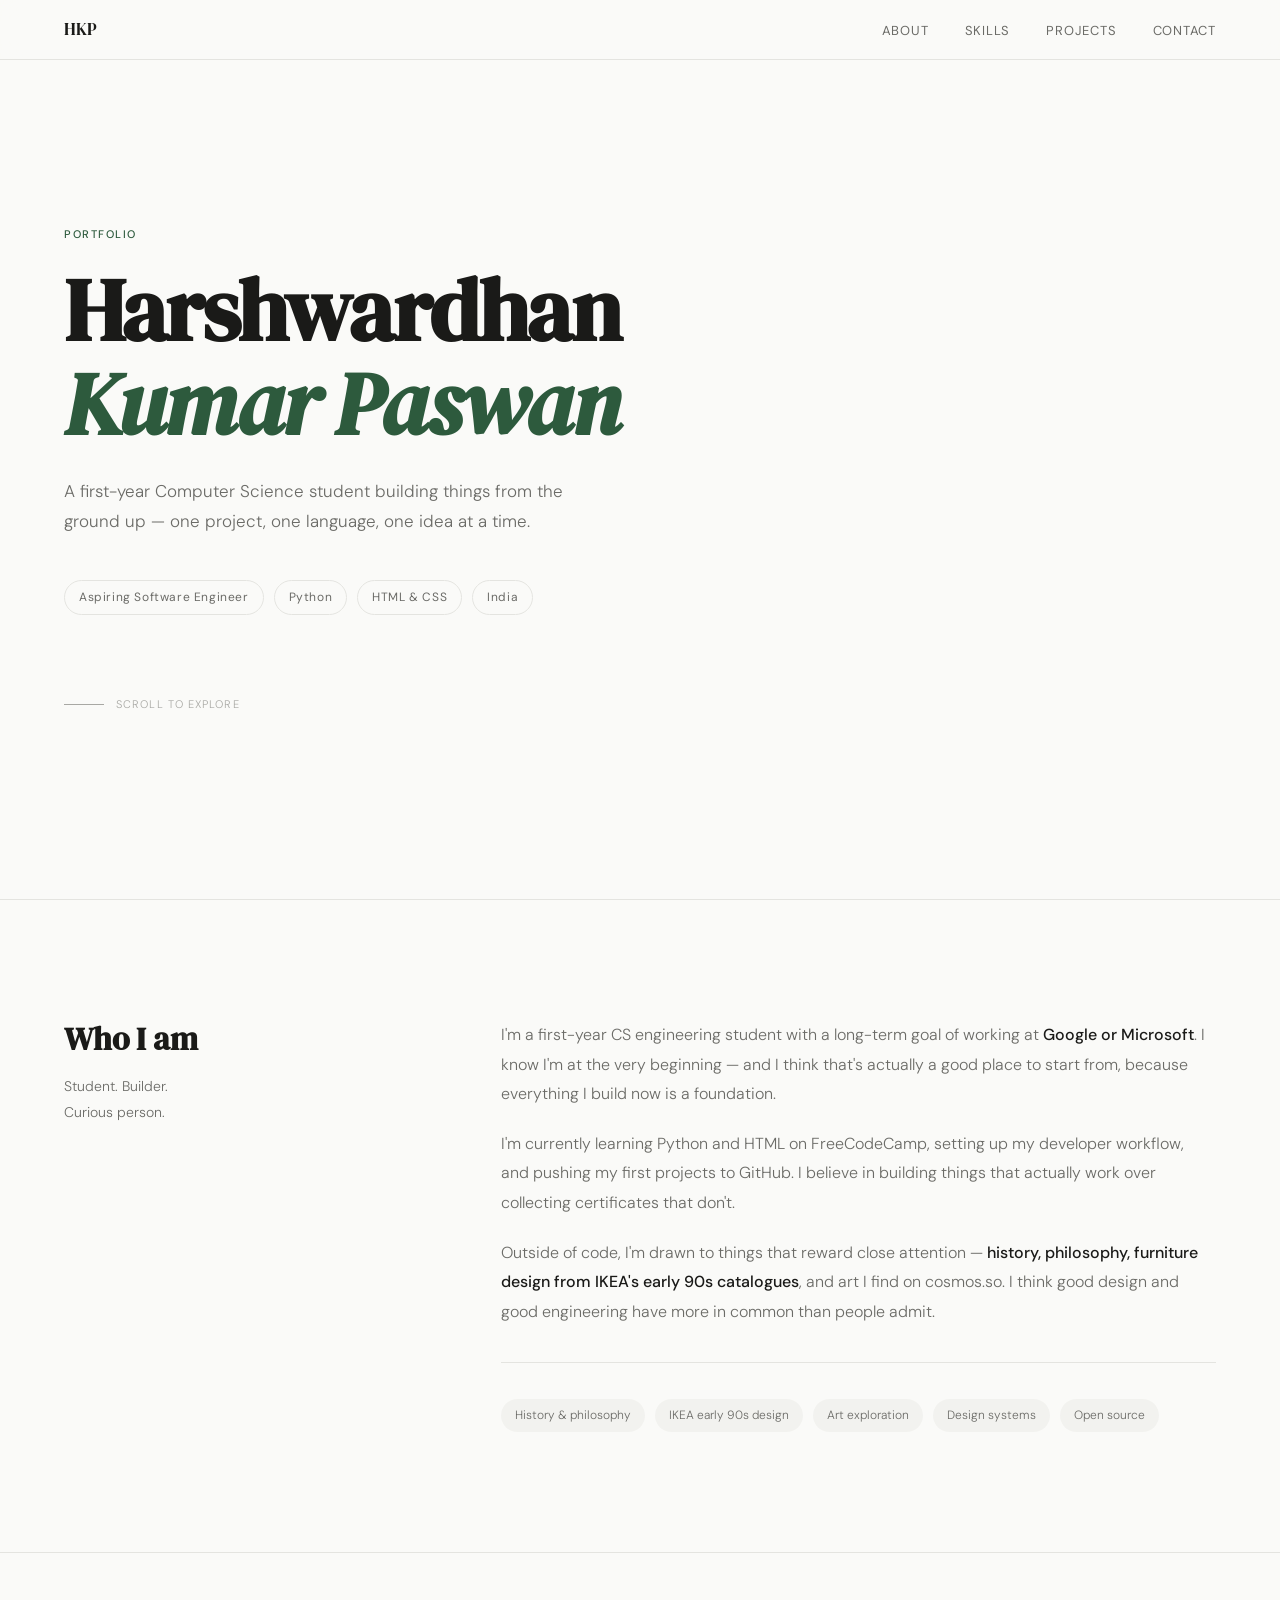
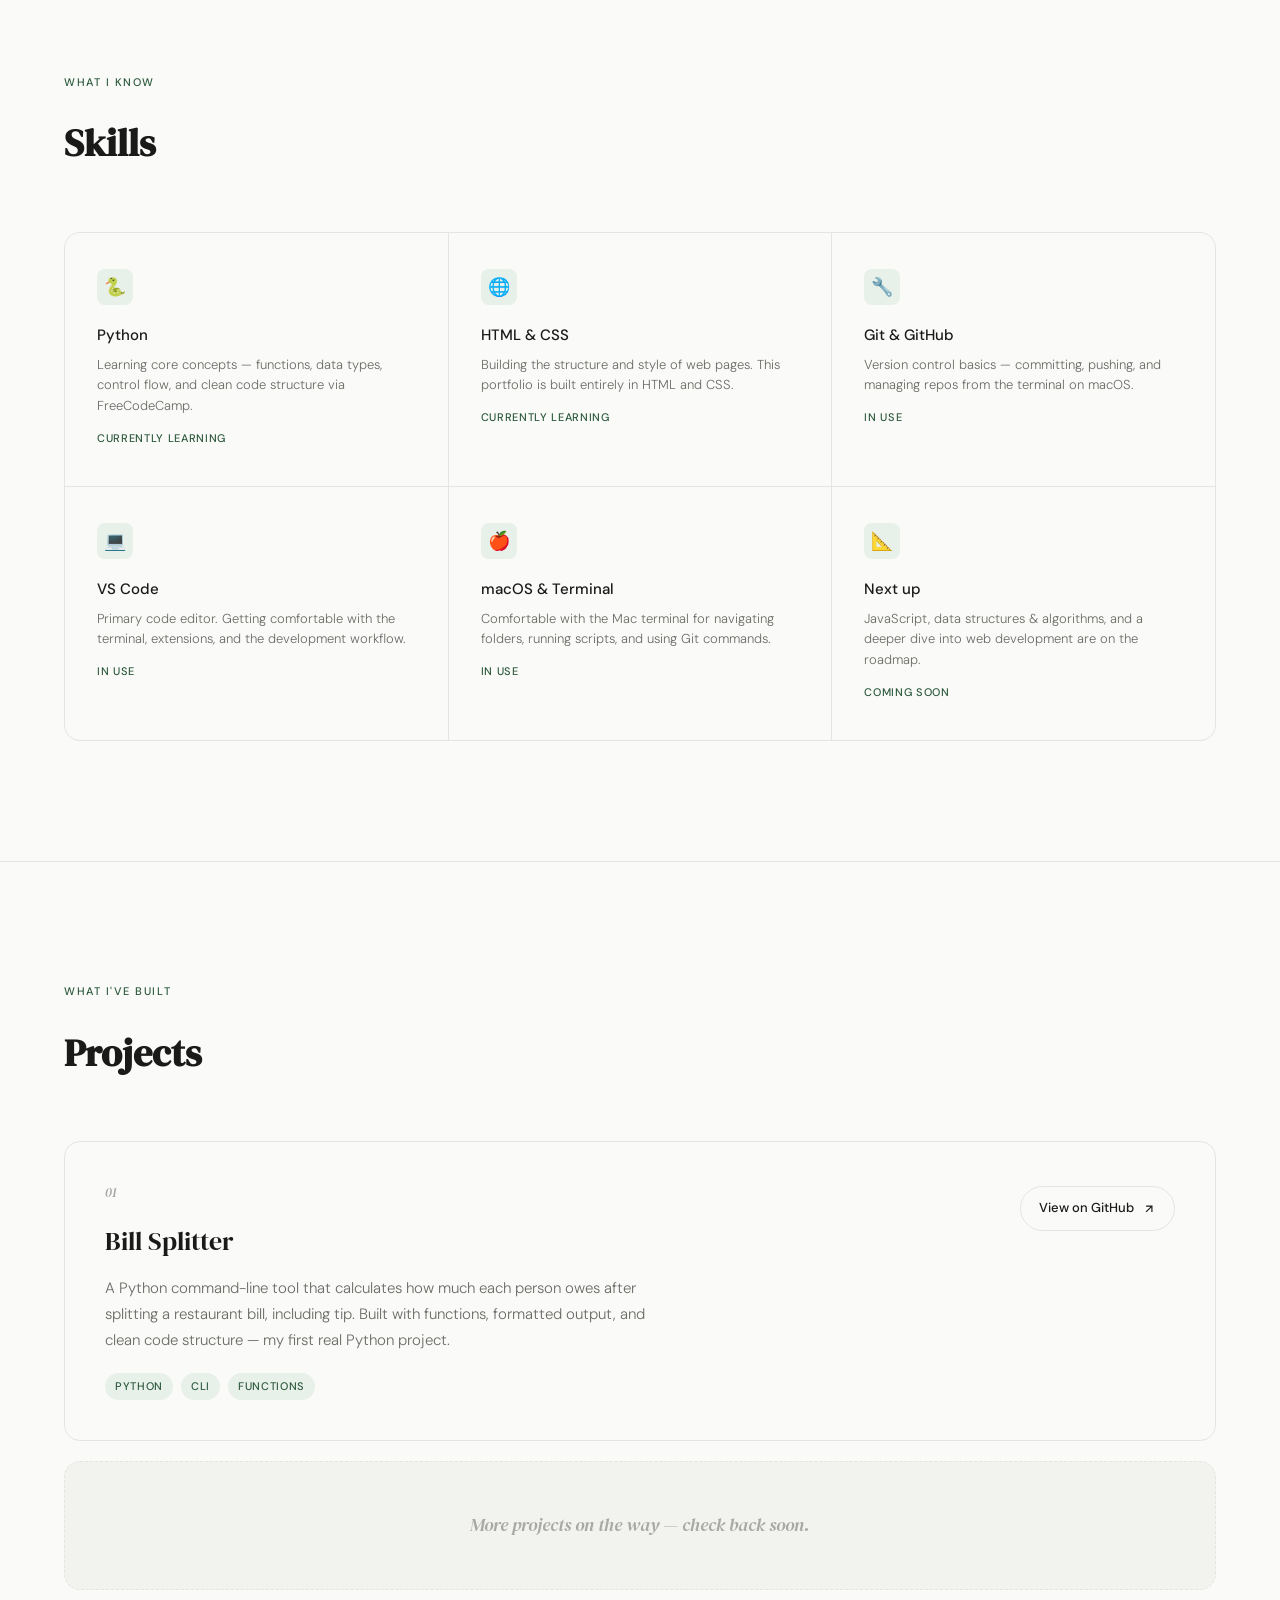
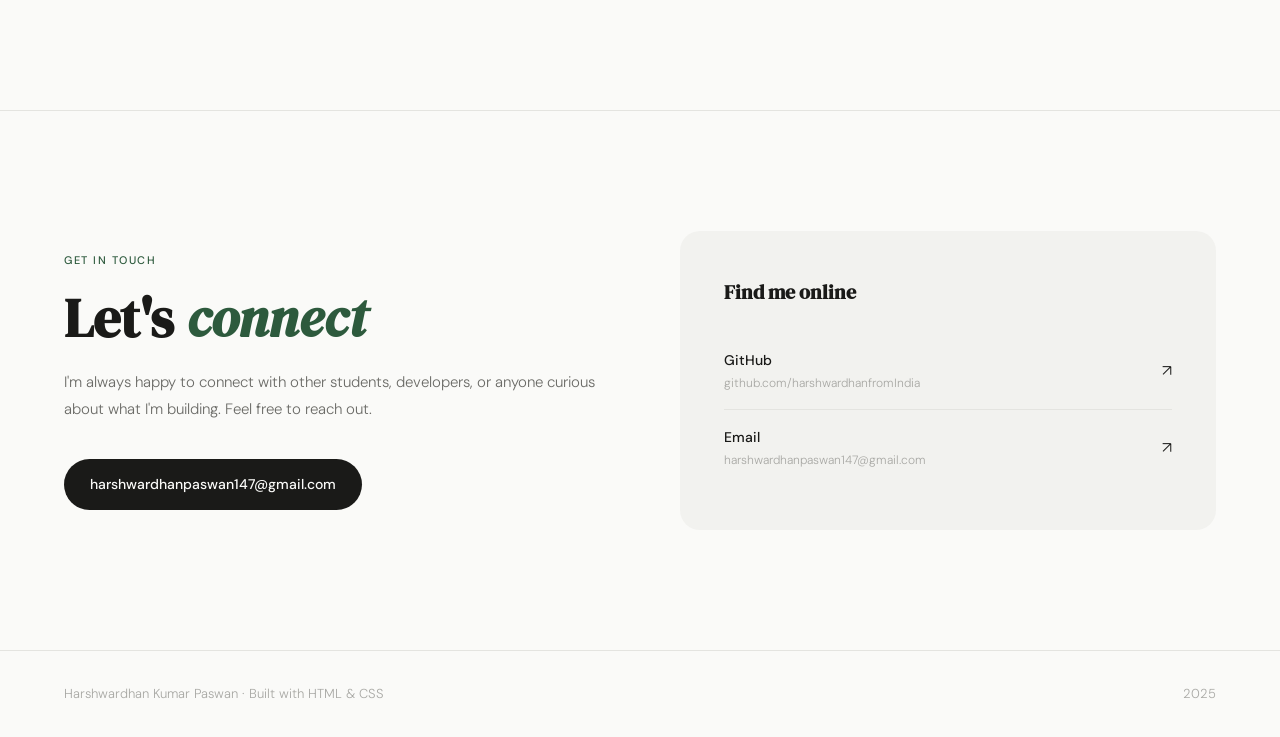
==== index.html @ 15a2d405 "Add files via upload" ====
<!DOCTYPE html>
<html lang="en">
<head>
  <meta charset="UTF-8" />
  <meta name="viewport" content="width=device-width, initial-scale=1.0"/>
  <title>Harshwardhan Kumar Paswan</title>
  <link rel="preconnect" href="https://fonts.googleapis.com">
  <link href="https://fonts.googleapis.com/css2?family=DM+Serif+Display:ital@0;1&family=DM+Sans:wght@300;400;500&display=swap" rel="stylesheet">
  <style>
    *, *::before, *::after { box-sizing: border-box; margin: 0; padding: 0; }

    :root {
      --ink: #1a1a18;
      --ink2: #6b6b67;
      --ink3: #a8a8a4;
      --bg: #fafaf8;
      --bg2: #f2f2ef;
      --accent: #2d5a3d;
      --accent-light: #e8f0ea;
      --border: #e4e4e0;
      --serif: 'DM Serif Display', Georgia, serif;
      --sans: 'DM Sans', sans-serif;
    }

    html { scroll-behavior: smooth; }

    body {
      font-family: var(--sans);
      background: var(--bg);
      color: var(--ink);
      font-size: 16px;
      line-height: 1.7;
      font-weight: 300;
    }

    /* NAV */
    nav {
      position: fixed; top: 0; left: 0; right: 0; z-index: 100;
      background: rgba(250,250,248,0.88);
      backdrop-filter: blur(12px);
      border-bottom: 1px solid var(--border);
      padding: 0 5vw;
      display: flex; align-items: center; justify-content: space-between;
      height: 60px;
    }
    .nav-logo {
      font-family: var(--serif);
      font-size: 17px;
      color: var(--ink);
      text-decoration: none;
      letter-spacing: 0.01em;
    }
    .nav-links { display: flex; gap: 36px; list-style: none; }
    .nav-links a {
      text-decoration: none;
      font-size: 13px;
      font-weight: 400;
      color: var(--ink2);
      letter-spacing: 0.06em;
      text-transform: uppercase;
      transition: color 0.2s;
    }
    .nav-links a:hover { color: var(--accent); }

    /* SECTIONS */
    section { padding: 120px 5vw; }
    section:first-of-type { padding-top: 180px; }

    .section-label {
      font-size: 11px;
      font-weight: 500;
      letter-spacing: 0.14em;
      text-transform: uppercase;
      color: var(--accent);
      margin-bottom: 20px;
    }

    /* HERO */
    #about {
      min-height: 100vh;
      display: flex;
      flex-direction: column;
      justify-content: center;
      padding-top: 120px;
      padding-bottom: 80px;
      border-bottom: 1px solid var(--border);
    }
    .hero-name {
      font-family: var(--serif);
      font-size: clamp(42px, 7vw, 88px);
      line-height: 1.05;
      letter-spacing: -0.02em;
      color: var(--ink);
      margin-bottom: 28px;
      opacity: 0;
      transform: translateY(24px);
      animation: fadeUp 0.9s cubic-bezier(.22,1,.36,1) 0.1s forwards;
    }
    .hero-name em {
      font-style: italic;
      color: var(--accent);
    }
    .hero-sub {
      max-width: 520px;
      font-size: 17px;
      color: var(--ink2);
      line-height: 1.75;
      margin-bottom: 44px;
      opacity: 0;
      transform: translateY(20px);
      animation: fadeUp 0.9s cubic-bezier(.22,1,.36,1) 0.3s forwards;
    }
    .hero-tags {
      display: flex; flex-wrap: wrap; gap: 10px;
      opacity: 0;
      animation: fadeUp 0.9s cubic-bezier(.22,1,.36,1) 0.5s forwards;
    }
    .tag {
      font-size: 12px;
      font-weight: 400;
      letter-spacing: 0.05em;
      padding: 6px 14px;
      border: 1px solid var(--border);
      border-radius: 100px;
      color: var(--ink2);
      background: transparent;
    }
    .hero-scroll {
      margin-top: 80px;
      display: flex; align-items: center; gap: 12px;
      opacity: 0;
      animation: fadeUp 0.9s cubic-bezier(.22,1,.36,1) 0.7s forwards;
    }
    .scroll-line {
      width: 40px; height: 1px;
      background: var(--ink3);
    }
    .scroll-text {
      font-size: 11px;
      letter-spacing: 0.1em;
      text-transform: uppercase;
      color: var(--ink3);
    }

    /* ABOUT TEXT */
    #about-text {
      border-bottom: 1px solid var(--border);
    }
    .about-grid {
      display: grid;
      grid-template-columns: 1fr 2fr;
      gap: 80px;
      align-items: start;
    }
    .about-aside h2 {
      font-family: var(--serif);
      font-size: 32px;
      line-height: 1.2;
      color: var(--ink);
      margin-bottom: 16px;
    }
    .about-aside p {
      font-size: 14px;
      color: var(--ink2);
      line-height: 1.8;
    }
    .about-body p {
      font-size: 16px;
      color: var(--ink2);
      margin-bottom: 20px;
      line-height: 1.85;
    }
    .about-body p:last-child { margin-bottom: 0; }
    .about-body strong { color: var(--ink); font-weight: 500; }
    .about-interests {
      margin-top: 36px;
      padding-top: 36px;
      border-top: 1px solid var(--border);
      display: flex; flex-wrap: wrap; gap: 10px;
    }
    .interest-pill {
      font-size: 12px;
      color: var(--ink2);
      background: var(--bg2);
      padding: 6px 14px;
      border-radius: 100px;
    }

    /* SKILLS */
    #skills { border-bottom: 1px solid var(--border); }
    .skills-header {
      display: flex; align-items: baseline;
      justify-content: space-between;
      margin-bottom: 56px;
    }
    .skills-header h2 {
      font-family: var(--serif);
      font-size: 38px;
      color: var(--ink);
    }
    .skills-grid {
      display: grid;
      grid-template-columns: repeat(3, 1fr);
      gap: 1px;
      background: var(--border);
      border: 1px solid var(--border);
      border-radius: 16px;
      overflow: hidden;
    }
    .skill-card {
      background: var(--bg);
      padding: 36px 32px;
      transition: background 0.2s;
    }
    .skill-card:hover { background: var(--accent-light); }
    .skill-icon {
      width: 36px; height: 36px;
      border-radius: 8px;
      background: var(--accent-light);
      display: flex; align-items: center; justify-content: center;
      margin-bottom: 18px;
      font-size: 18px;
    }
    .skill-name {
      font-size: 15px;
      font-weight: 500;
      color: var(--ink);
      margin-bottom: 6px;
    }
    .skill-desc {
      font-size: 13px;
      color: var(--ink2);
      line-height: 1.6;
    }
    .skill-status {
      display: inline-block;
      margin-top: 12px;
      font-size: 11px;
      letter-spacing: 0.06em;
      text-transform: uppercase;
      color: var(--accent);
      font-weight: 500;
    }

    /* PROJECTS */
    #projects { border-bottom: 1px solid var(--border); }
    .projects-header {
      margin-bottom: 56px;
    }
    .projects-header h2 {
      font-family: var(--serif);
      font-size: 38px;
      color: var(--ink);
    }
    .project-card {
      border: 1px solid var(--border);
      border-radius: 16px;
      overflow: hidden;
      margin-bottom: 20px;
      transition: border-color 0.2s, transform 0.2s;
    }
    .project-card:hover {
      border-color: var(--accent);
      transform: translateY(-2px);
    }
    .project-inner {
      display: grid;
      grid-template-columns: 1fr auto;
      align-items: start;
      gap: 40px;
      padding: 40px;
    }
    .project-num {
      font-family: var(--serif);
      font-size: 13px;
      color: var(--ink3);
      font-style: italic;
      margin-bottom: 14px;
    }
    .project-title {
      font-family: var(--serif);
      font-size: 26px;
      color: var(--ink);
      margin-bottom: 12px;
    }
    .project-desc {
      font-size: 15px;
      color: var(--ink2);
      line-height: 1.75;
      max-width: 540px;
      margin-bottom: 20px;
    }
    .project-tags { display: flex; gap: 8px; flex-wrap: wrap; }
    .project-tag {
      font-size: 11px;
      letter-spacing: 0.06em;
      text-transform: uppercase;
      color: var(--accent);
      background: var(--accent-light);
      padding: 4px 10px;
      border-radius: 100px;
      font-weight: 500;
    }
    .project-link {
      display: inline-flex;
      align-items: center;
      gap: 8px;
      font-size: 13px;
      font-weight: 500;
      color: var(--ink);
      text-decoration: none;
      border: 1px solid var(--border);
      padding: 10px 18px;
      border-radius: 100px;
      white-space: nowrap;
      transition: all 0.2s;
      margin-top: 4px;
    }
    .project-link:hover {
      background: var(--ink);
      color: var(--bg);
      border-color: var(--ink);
    }
    .project-link svg { width: 14px; height: 14px; }
    .more-coming {
      text-align: center;
      padding: 48px;
      background: var(--bg2);
      border-radius: 16px;
      border: 1px dashed var(--border);
    }
    .more-coming p {
      font-family: var(--serif);
      font-style: italic;
      font-size: 18px;
      color: var(--ink3);
    }

    /* CONTACT */
    #contact { }
    .contact-inner {
      display: grid;
      grid-template-columns: 1fr 1fr;
      gap: 80px;
      align-items: center;
    }
    .contact-left h2 {
      font-family: var(--serif);
      font-size: clamp(32px, 5vw, 54px);
      line-height: 1.1;
      color: var(--ink);
      margin-bottom: 20px;
    }
    .contact-left h2 em { font-style: italic; color: var(--accent); }
    .contact-left p {
      font-size: 15px;
      color: var(--ink2);
      line-height: 1.8;
      margin-bottom: 36px;
    }
    .contact-email {
      display: inline-flex;
      align-items: center;
      gap: 10px;
      font-size: 14px;
      font-weight: 500;
      color: var(--bg);
      background: var(--ink);
      text-decoration: none;
      padding: 14px 26px;
      border-radius: 100px;
      transition: background 0.2s;
    }
    .contact-email:hover { background: var(--accent); }
    .contact-right {
      background: var(--bg2);
      border-radius: 20px;
      padding: 44px;
    }
    .contact-right h3 {
      font-family: var(--serif);
      font-size: 20px;
      color: var(--ink);
      margin-bottom: 24px;
    }
    .contact-link {
      display: flex;
      align-items: center;
      justify-content: space-between;
      padding: 16px 0;
      border-bottom: 1px solid var(--border);
      text-decoration: none;
      color: var(--ink);
      transition: color 0.2s;
    }
    .contact-link:last-child { border-bottom: none; }
    .contact-link:hover { color: var(--accent); }
    .contact-link-label { font-size: 14px; font-weight: 500; }
    .contact-link-url { font-size: 12px; color: var(--ink3); }
    .arrow { font-size: 16px; transition: transform 0.2s; }
    .contact-link:hover .arrow { transform: translate(3px, -3px); }

    /* FOOTER */
    footer {
      border-top: 1px solid var(--border);
      padding: 32px 5vw;
      display: flex;
      justify-content: space-between;
      align-items: center;
    }
    footer p { font-size: 13px; color: var(--ink3); }

    /* ANIMATIONS */
    @keyframes fadeUp {
      to { opacity: 1; transform: translateY(0); }
    }
    .reveal {
      opacity: 0;
      transform: translateY(20px);
      transition: opacity 0.7s cubic-bezier(.22,1,.36,1), transform 0.7s cubic-bezier(.22,1,.36,1);
    }
    .reveal.visible { opacity: 1; transform: translateY(0); }

    /* RESPONSIVE */
    @media (max-width: 768px) {
      .about-grid { grid-template-columns: 1fr; gap: 40px; }
      .skills-grid { grid-template-columns: 1fr; }
      .project-inner { grid-template-columns: 1fr; gap: 20px; }
      .contact-inner { grid-template-columns: 1fr; gap: 40px; }
      .nav-links { display: none; }
    }
  </style>
</head>
<body>

  <nav>
    <a href="#about" class="nav-logo">HKP</a>
    <ul class="nav-links">
      <li><a href="#about-text">About</a></li>
      <li><a href="#skills">Skills</a></li>
      <li><a href="#projects">Projects</a></li>
      <li><a href="#contact">Contact</a></li>
    </ul>
  </nav>

  <!-- HERO -->
  <section id="about">
    <div class="section-label">Portfolio</div>
    <h1 class="hero-name">Harshwardhan<br><em>Kumar Paswan</em></h1>
    <p class="hero-sub">A first-year Computer Science student building things from the ground up — one project, one language, one idea at a time.</p>
    <div class="hero-tags">
      <span class="tag">Aspiring Software Engineer</span>
      <span class="tag">Python</span>
      <span class="tag">HTML & CSS</span>
      <span class="tag">India</span>
    </div>
    <div class="hero-scroll">
      <div class="scroll-line"></div>
      <span class="scroll-text">Scroll to explore</span>
    </div>
  </section>

  <!-- ABOUT -->
  <section id="about-text">
    <div class="about-grid">
      <div class="about-aside reveal">
        <h2>Who I am</h2>
        <p>Student. Builder.<br>Curious person.</p>
      </div>
      <div class="about-body reveal">
        <p>I'm a first-year CS engineering student with a long-term goal of working at <strong>Google or Microsoft</strong>. I know I'm at the very beginning — and I think that's actually a good place to start from, because everything I build now is a foundation.</p>
        <p>I'm currently learning Python and HTML on FreeCodeCamp, setting up my developer workflow, and pushing my first projects to GitHub. I believe in building things that actually work over collecting certificates that don't.</p>
        <p>Outside of code, I'm drawn to things that reward close attention — <strong>history, philosophy, furniture design from IKEA's early 90s catalogues</strong>, and art I find on cosmos.so. I think good design and good engineering have more in common than people admit.</p>
        <div class="about-interests">
          <span class="interest-pill">History & philosophy</span>
          <span class="interest-pill">IKEA early 90s design</span>
          <span class="interest-pill">Art exploration</span>
          <span class="interest-pill">Design systems</span>
          <span class="interest-pill">Open source</span>
        </div>
      </div>
    </div>
  </section>

  <!-- SKILLS -->
  <section id="skills">
    <div class="skills-header reveal">
      <div>
        <div class="section-label">What I know</div>
        <h2>Skills</h2>
      </div>
    </div>
    <div class="skills-grid">
      <div class="skill-card reveal">
        <div class="skill-icon">🐍</div>
        <div class="skill-name">Python</div>
        <div class="skill-desc">Learning core concepts — functions, data types, control flow, and clean code structure via FreeCodeCamp.</div>
        <span class="skill-status">Currently learning</span>
      </div>
      <div class="skill-card reveal">
        <div class="skill-icon">🌐</div>
        <div class="skill-name">HTML & CSS</div>
        <div class="skill-desc">Building the structure and style of web pages. This portfolio is built entirely in HTML and CSS.</div>
        <span class="skill-status">Currently learning</span>
      </div>
      <div class="skill-card reveal">
        <div class="skill-icon">🔧</div>
        <div class="skill-name">Git & GitHub</div>
        <div class="skill-desc">Version control basics — committing, pushing, and managing repos from the terminal on macOS.</div>
        <span class="skill-status">In use</span>
      </div>
      <div class="skill-card reveal">
        <div class="skill-icon">💻</div>
        <div class="skill-name">VS Code</div>
        <div class="skill-desc">Primary code editor. Getting comfortable with the terminal, extensions, and the development workflow.</div>
        <span class="skill-status">In use</span>
      </div>
      <div class="skill-card reveal">
        <div class="skill-icon">🍎</div>
        <div class="skill-name">macOS & Terminal</div>
        <div class="skill-desc">Comfortable with the Mac terminal for navigating folders, running scripts, and using Git commands.</div>
        <span class="skill-status">In use</span>
      </div>
      <div class="skill-card reveal">
        <div class="skill-icon">📐</div>
        <div class="skill-name">Next up</div>
        <div class="skill-desc">JavaScript, data structures & algorithms, and a deeper dive into web development are on the roadmap.</div>
        <span class="skill-status">Coming soon</span>
      </div>
    </div>
  </section>

  <!-- PROJECTS -->
  <section id="projects">
    <div class="projects-header reveal">
      <div class="section-label">What I've built</div>
      <h2>Projects</h2>
    </div>

    <div class="project-card reveal">
      <div class="project-inner">
        <div>
          <div class="project-num">01</div>
          <div class="project-title">Bill Splitter</div>
          <div class="project-desc">A Python command-line tool that calculates how much each person owes after splitting a restaurant bill, including tip. Built with functions, formatted output, and clean code structure — my first real Python project.</div>
          <div class="project-tags">
            <span class="project-tag">Python</span>
            <span class="project-tag">CLI</span>
            <span class="project-tag">Functions</span>
          </div>
        </div>
        <div>
          <a href="https://github.com/harshwardhanfromIndia/bill-splitter" target="_blank" class="project-link">
            View on GitHub
            <svg viewBox="0 0 24 24" fill="none" stroke="currentColor" stroke-width="2"><path d="M7 17L17 7M7 7h10v10"/></svg>
          </a>
        </div>
      </div>
    </div>

    <div class="more-coming reveal">
      <p>More projects on the way — check back soon.</p>
    </div>
  </section>

  <!-- CONTACT -->
  <section id="contact">
    <div class="contact-inner">
      <div class="contact-left reveal">
        <div class="section-label">Get in touch</div>
        <h2>Let's <em>connect</em></h2>
        <p>I'm always happy to connect with other students, developers, or anyone curious about what I'm building. Feel free to reach out.</p>
        <a href="mailto:harshwardhanpaswan147@gmail.com" class="contact-email">
          harshwardhanpaswan147@gmail.com
        </a>
      </div>
      <div class="contact-right reveal">
        <h3>Find me online</h3>
        <a href="https://github.com/harshwardhanfromIndia" target="_blank" class="contact-link">
          <div>
            <div class="contact-link-label">GitHub</div>
            <div class="contact-link-url">github.com/harshwardhanfromIndia</div>
          </div>
          <span class="arrow">↗</span>
        </a>
        <a href="mailto:harshwardhanpaswan147@gmail.com" class="contact-link">
          <div>
            <div class="contact-link-label">Email</div>
            <div class="contact-link-url">harshwardhanpaswan147@gmail.com</div>
          </div>
          <span class="arrow">↗</span>
        </a>
      </div>
    </div>
  </section>

  <footer>
    <p>Harshwardhan Kumar Paswan · Built with HTML & CSS</p>
    <p>2025</p>
  </footer>

  <script>
    const reveals = document.querySelectorAll('.reveal');
    const observer = new IntersectionObserver((entries) => {
      entries.forEach((entry, i) => {
        if (entry.isIntersecting) {
          setTimeout(() => entry.target.classList.add('visible'), i * 80);
          observer.unobserve(entry.target);
        }
      });
    }, { threshold: 0.1 });
    reveals.forEach(el => observer.observe(el));
  </script>

</body>
</html>
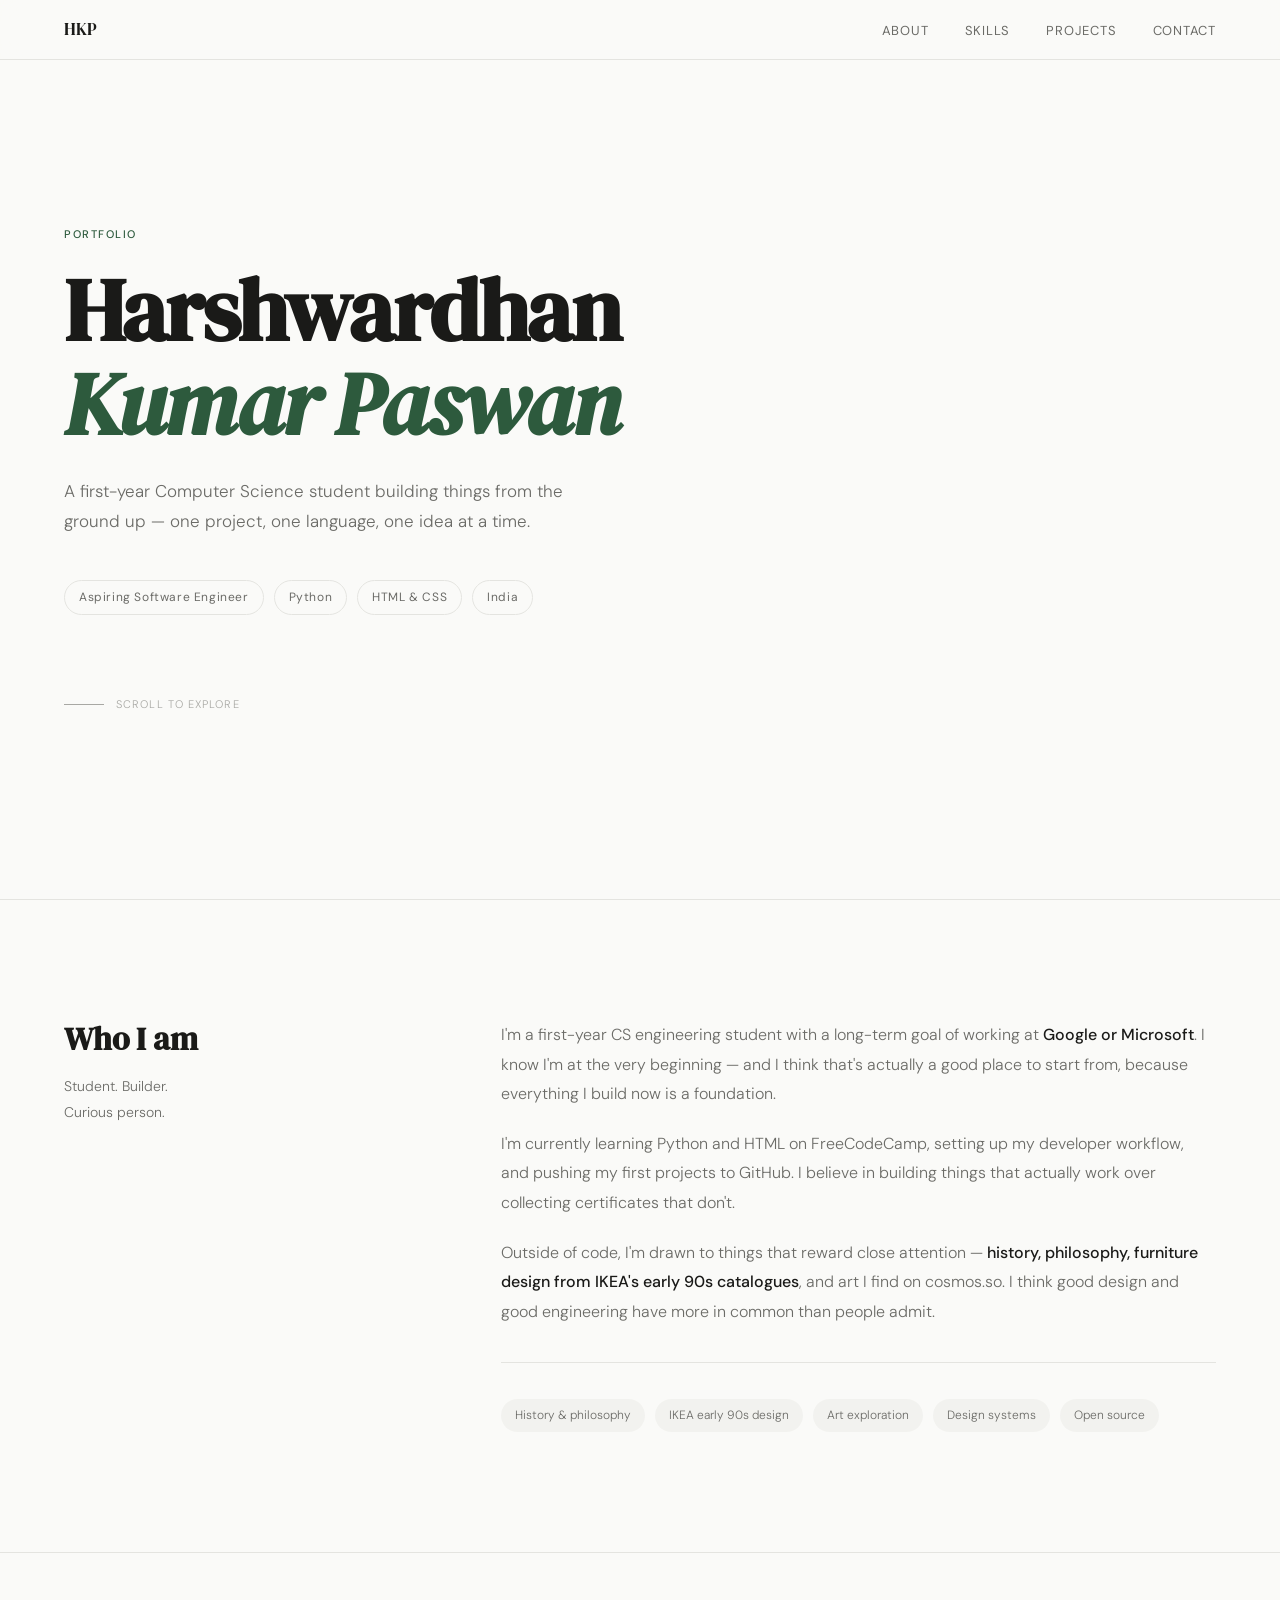
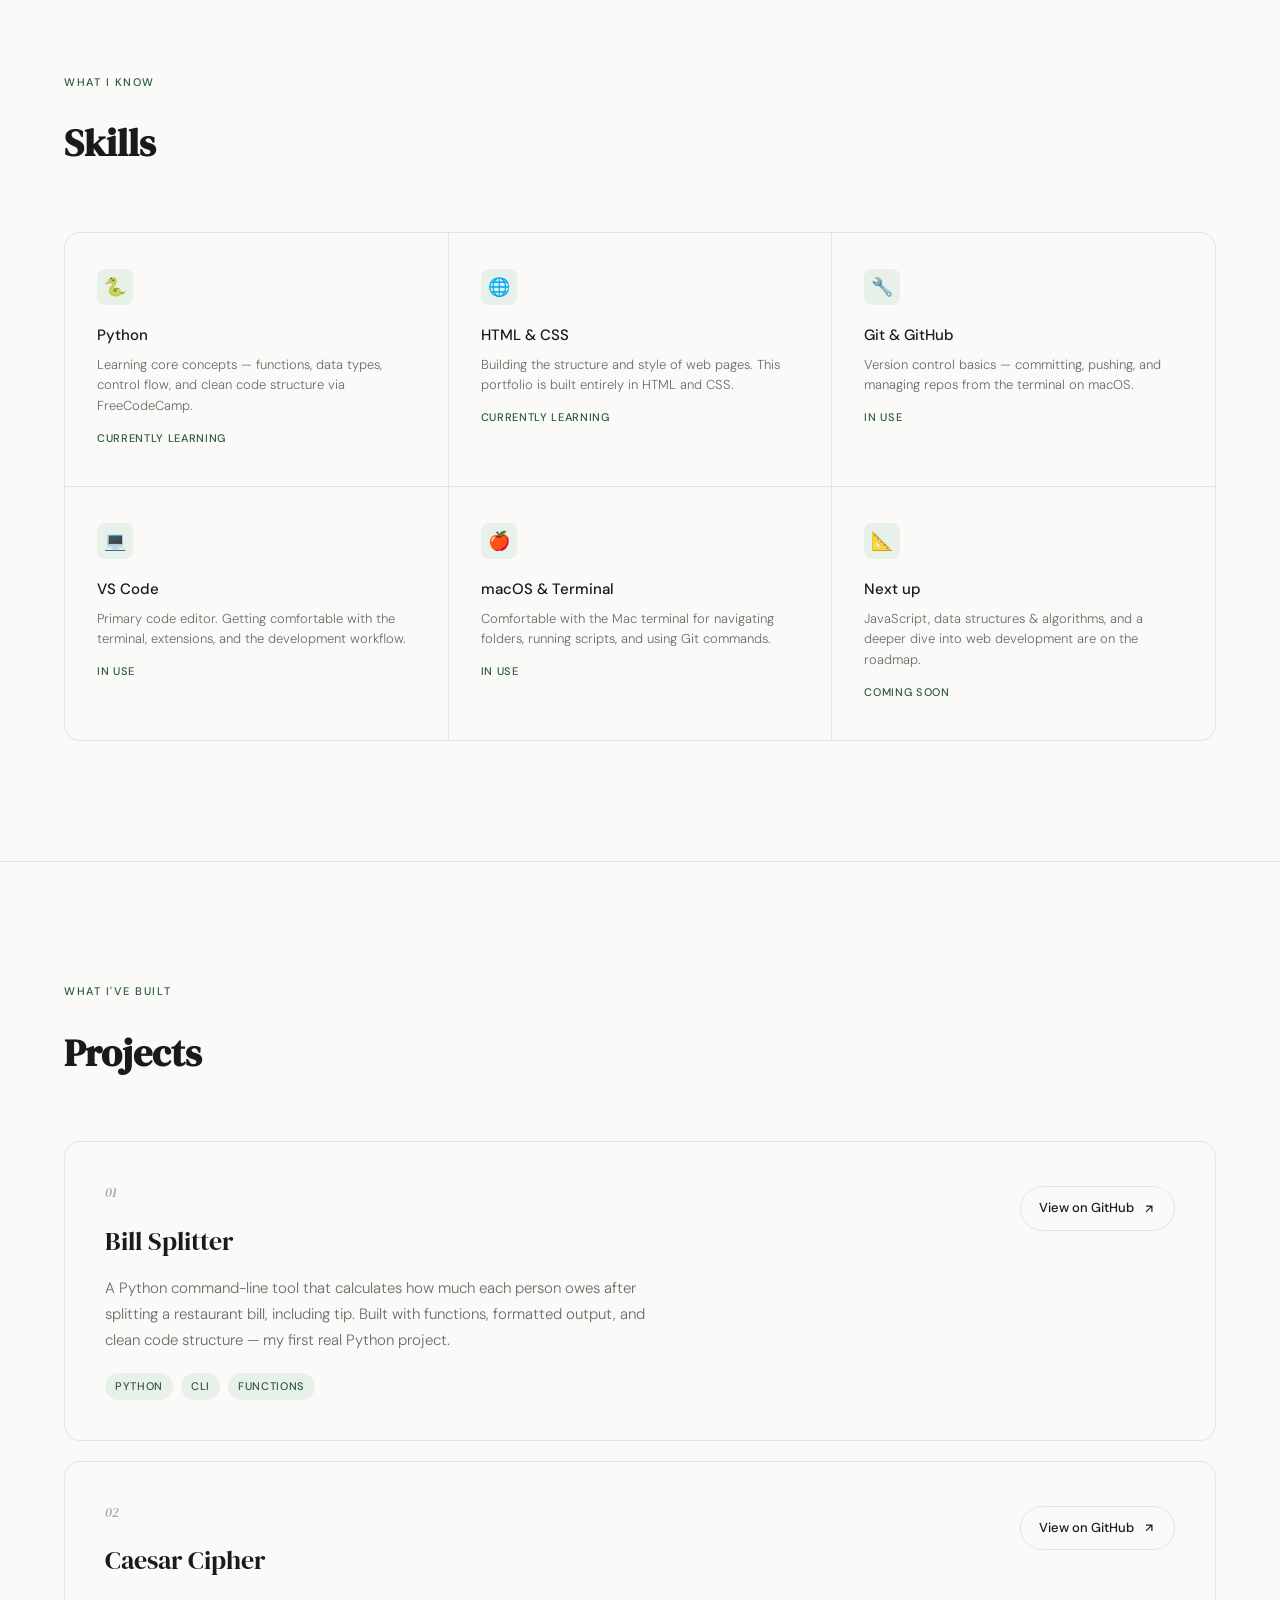
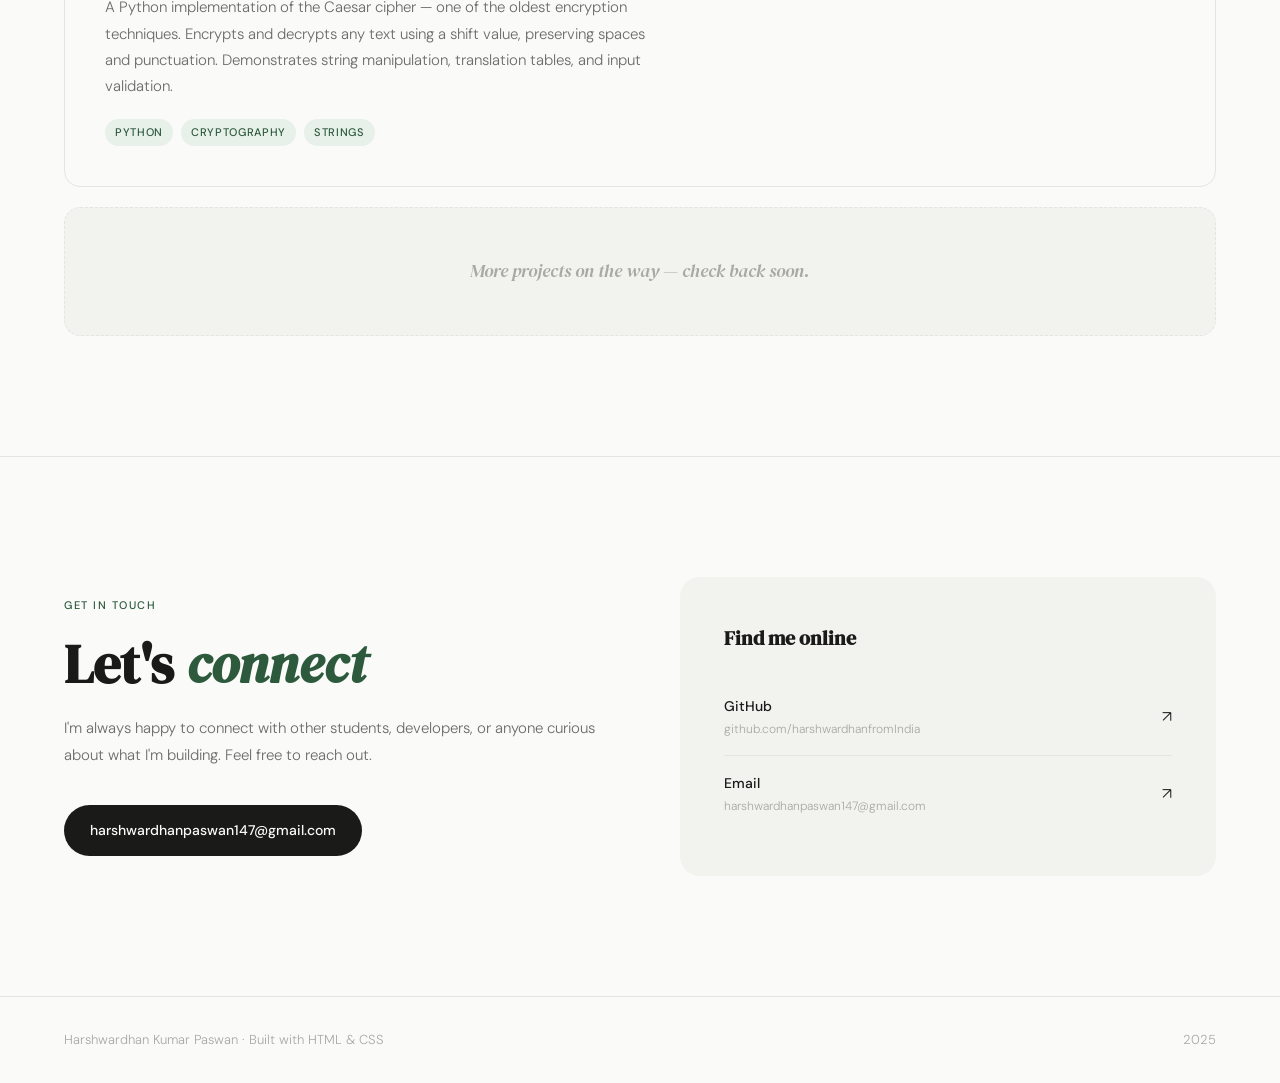
==== commit a9aff0b7: "Add Caesar Cipher project card to index.html Added a project card for the Caesar Cipher implementati" ====
--- a/index.html
+++ b/index.html
@@ -558,6 +558,37 @@
       </div>
     </div>
 
+    <div class="project-card reveal">
+  <div class="project-inner">
+    <div>
+      <div class="project-num">02</div>
+      <div class="project-title">Caesar Cipher</div>
+      <div class="project-desc">
+        A Python implementation of the Caesar cipher — one of the
+        oldest encryption techniques. Encrypts and decrypts any text
+        using a shift value, preserving spaces and punctuation.
+        Demonstrates string manipulation, translation tables, and
+        input validation.
+      </div>
+      <div class="project-tags">
+        <span class="project-tag">Python</span>
+        <span class="project-tag">Cryptography</span>
+        <span class="project-tag">Strings</span>
+      </div>
+    </div>
+    <div>
+      <a href="https://github.com/harshwardhanfromIndia/caesar-cipher"
+         target="_blank" class="project-link">
+        View on GitHub
+        <svg viewBox="0 0 24 24" fill="none" stroke="currentColor"
+             stroke-width="2">
+          <path d="M7 17L17 7M7 7h10v10"/>
+        </svg>
+      </a>
+    </div>
+  </div>
+</div>
+
     <div class="more-coming reveal">
       <p>More projects on the way — check back soon.</p>
     </div>
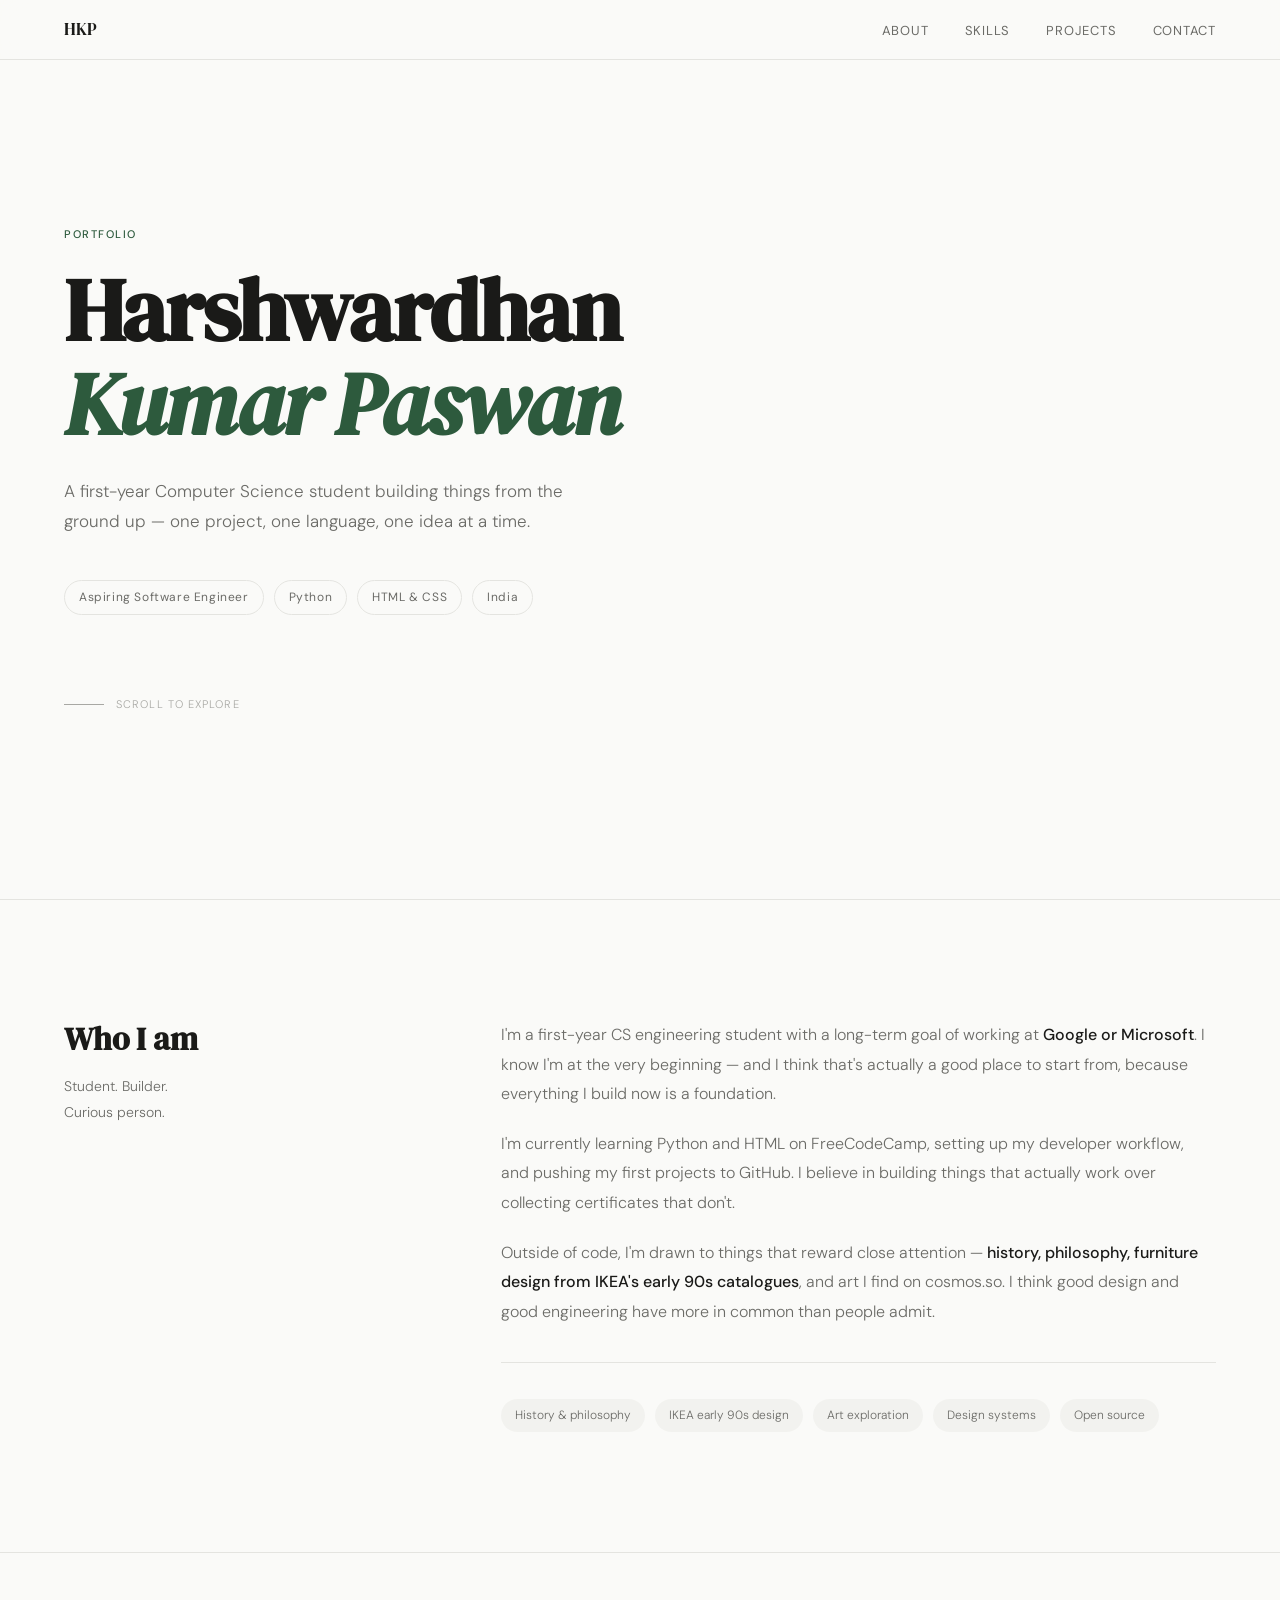
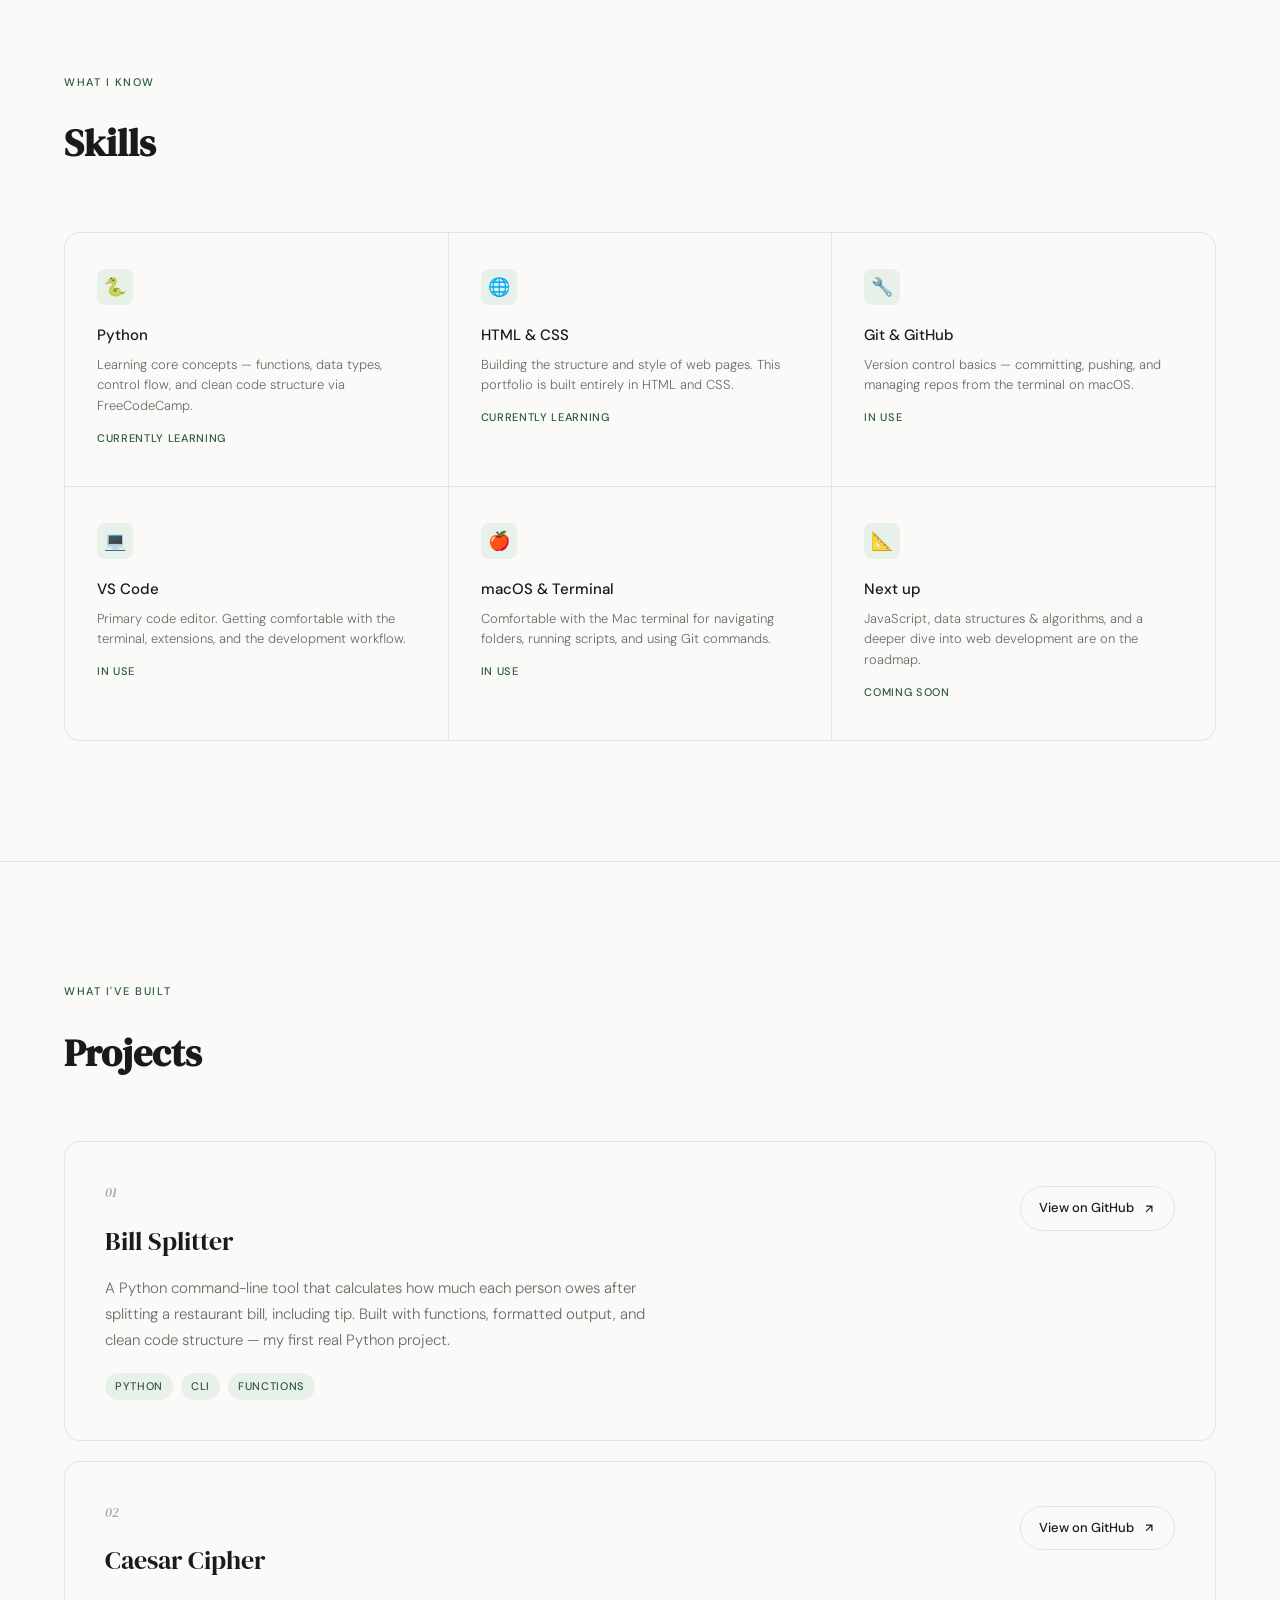
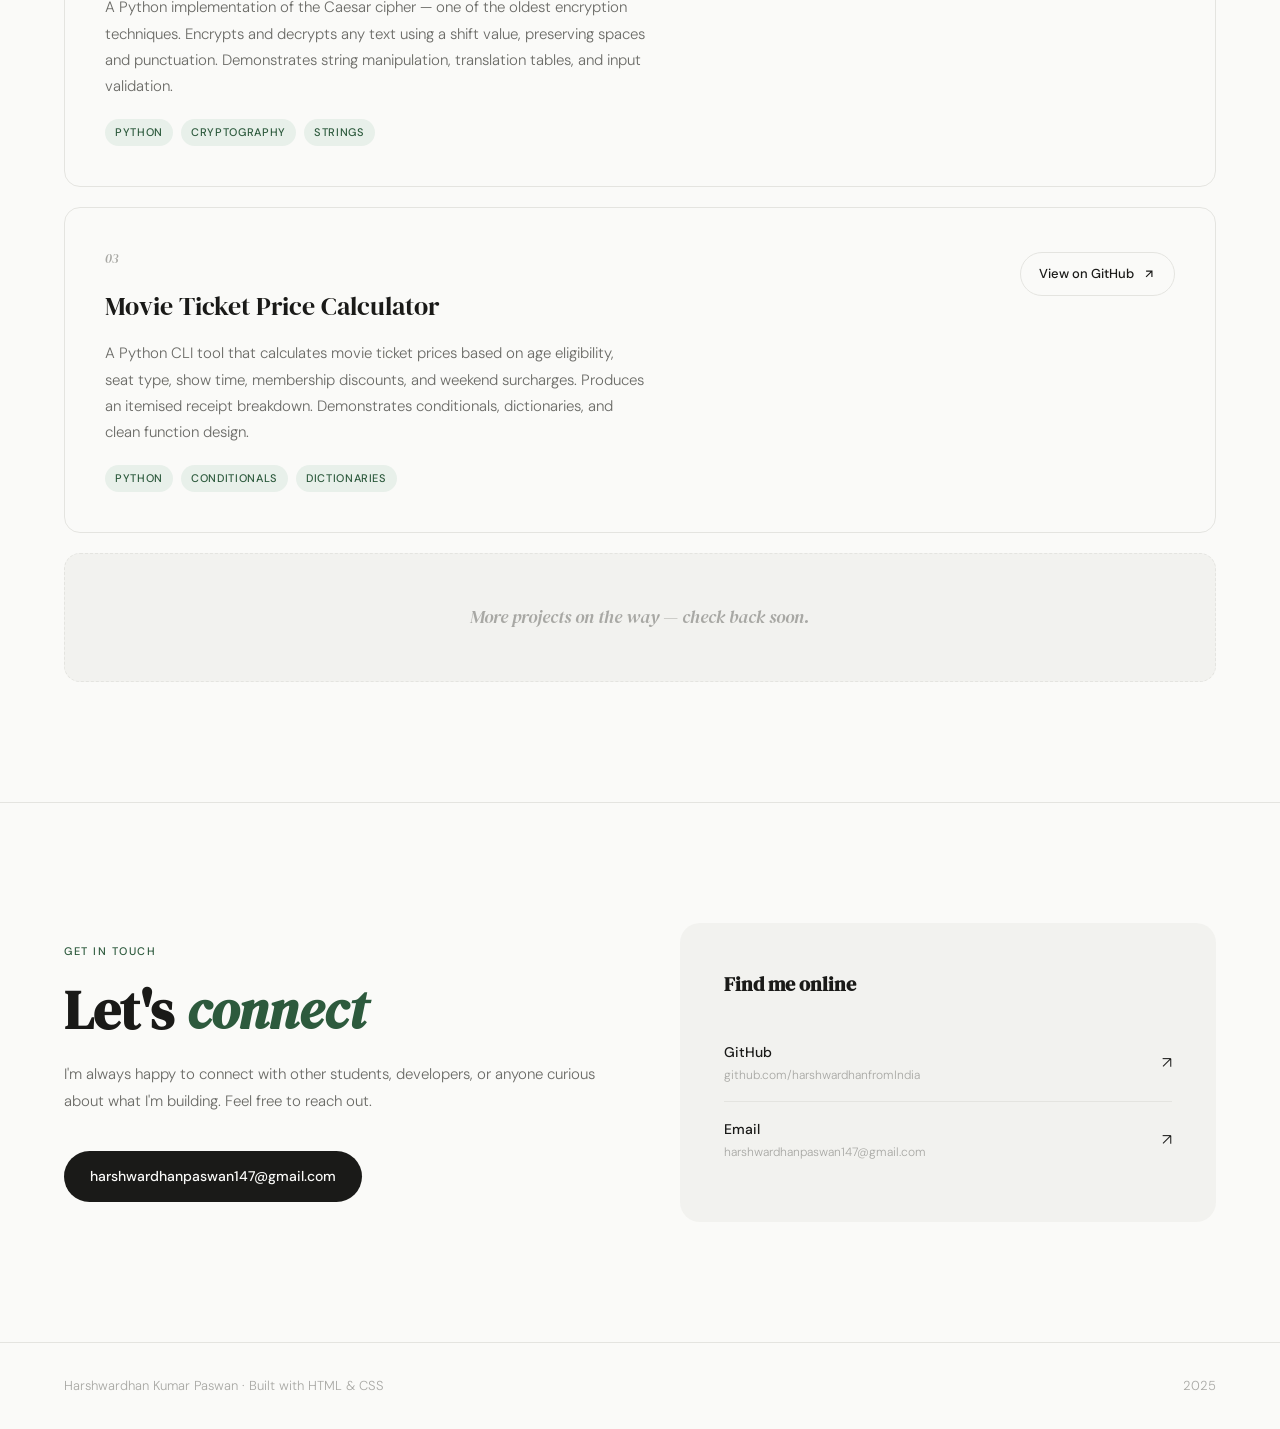
==== commit 3b70ab61: "Add Movie Ticket Price Calculator project card Added a project card for the Movie Ticket Price Calcu" ====
--- a/index.html
+++ b/index.html
@@ -589,6 +589,36 @@
   </div>
 </div>
 
+    <div class="project-card reveal">
+  <div class="project-inner">
+    <div>
+      <div class="project-num">03</div>
+      <div class="project-title">Movie Ticket Price Calculator</div>
+      <div class="project-desc">
+        A Python CLI tool that calculates movie ticket prices based
+        on age eligibility, seat type, show time, membership discounts,
+        and weekend surcharges. Produces an itemised receipt breakdown.
+        Demonstrates conditionals, dictionaries, and clean function design.
+      </div>
+      <div class="project-tags">
+        <span class="project-tag">Python</span>
+        <span class="project-tag">Conditionals</span>
+        <span class="project-tag">Dictionaries</span>
+      </div>
+    </div>
+    <div>
+      <a href="https://github.com/harshwardhanfromIndia/movie-ticket-calculator"
+         target="_blank" class="project-link">
+        View on GitHub
+        <svg viewBox="0 0 24 24" fill="none" stroke="currentColor"
+             stroke-width="2">
+          <path d="M7 17L17 7M7 7h10v10"/>
+        </svg>
+      </a>
+    </div>
+  </div>
+</div>
+
     <div class="more-coming reveal">
       <p>More projects on the way — check back soon.</p>
     </div>
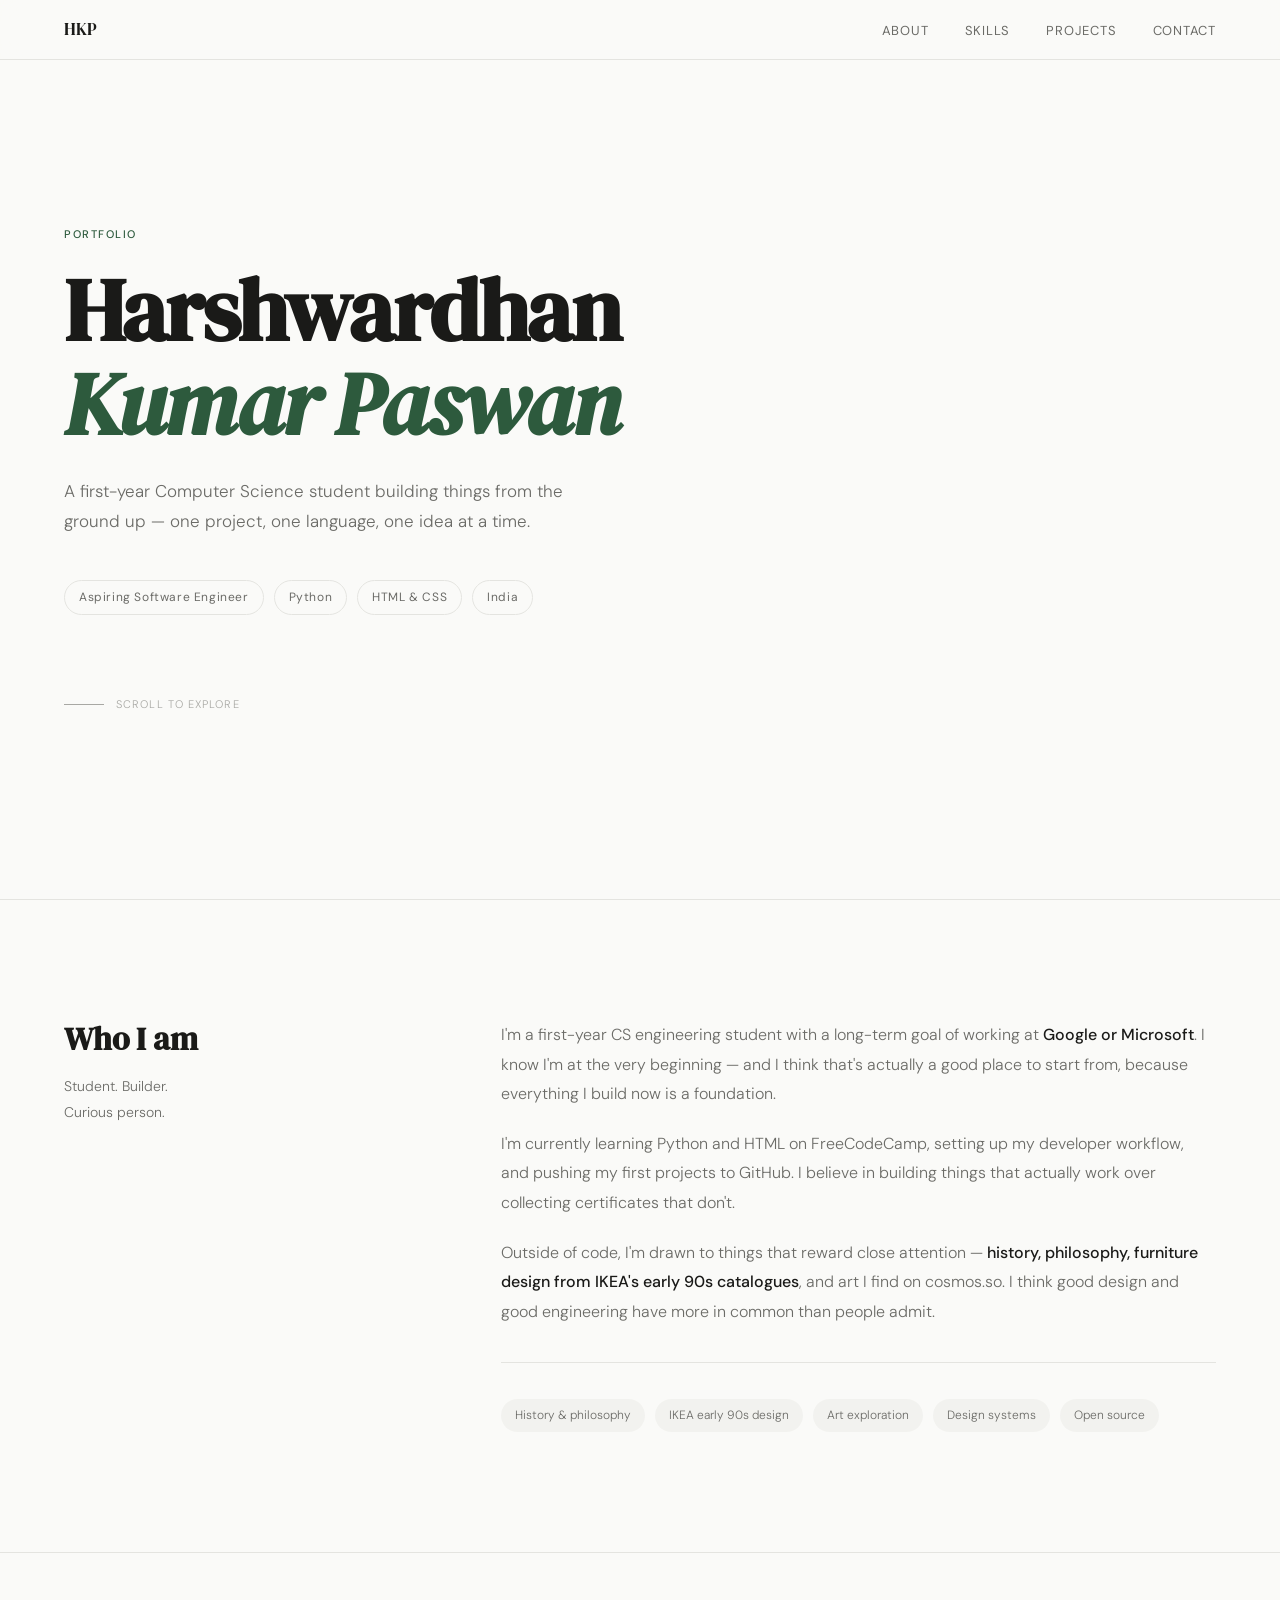
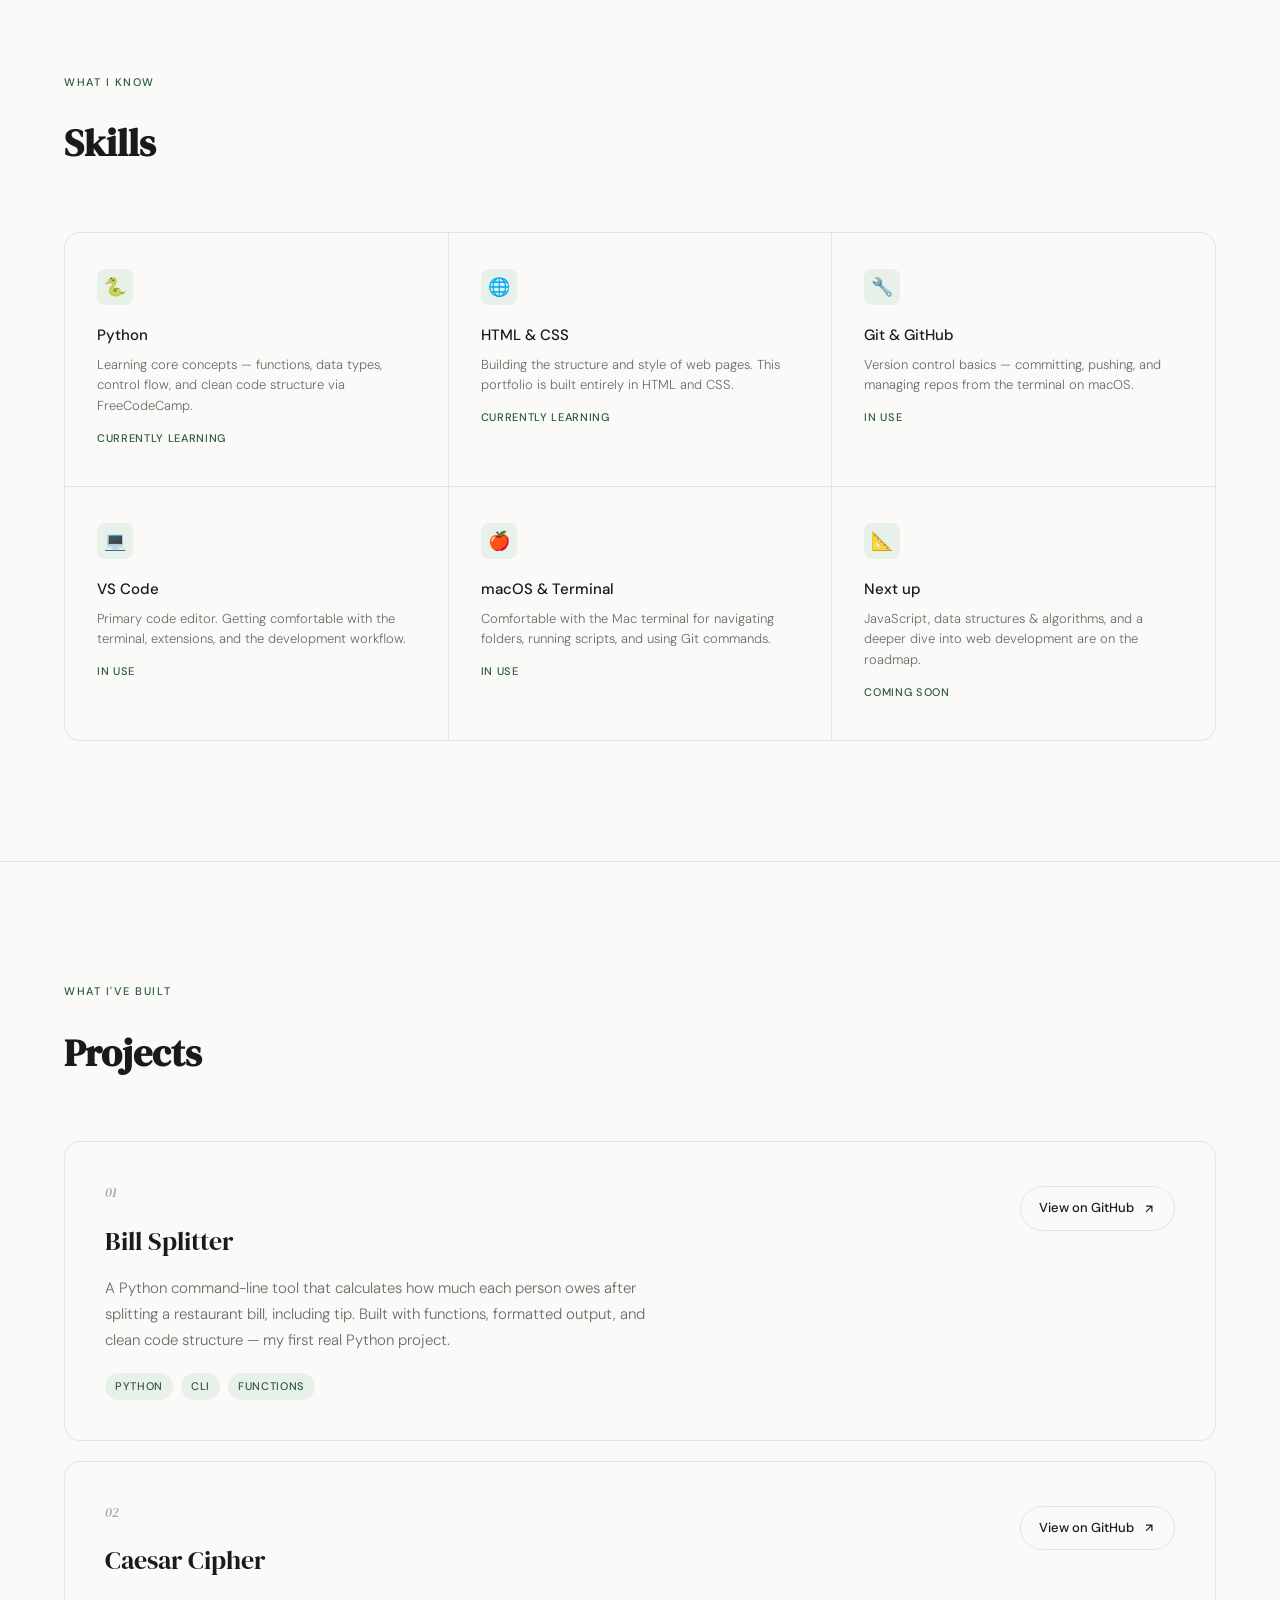
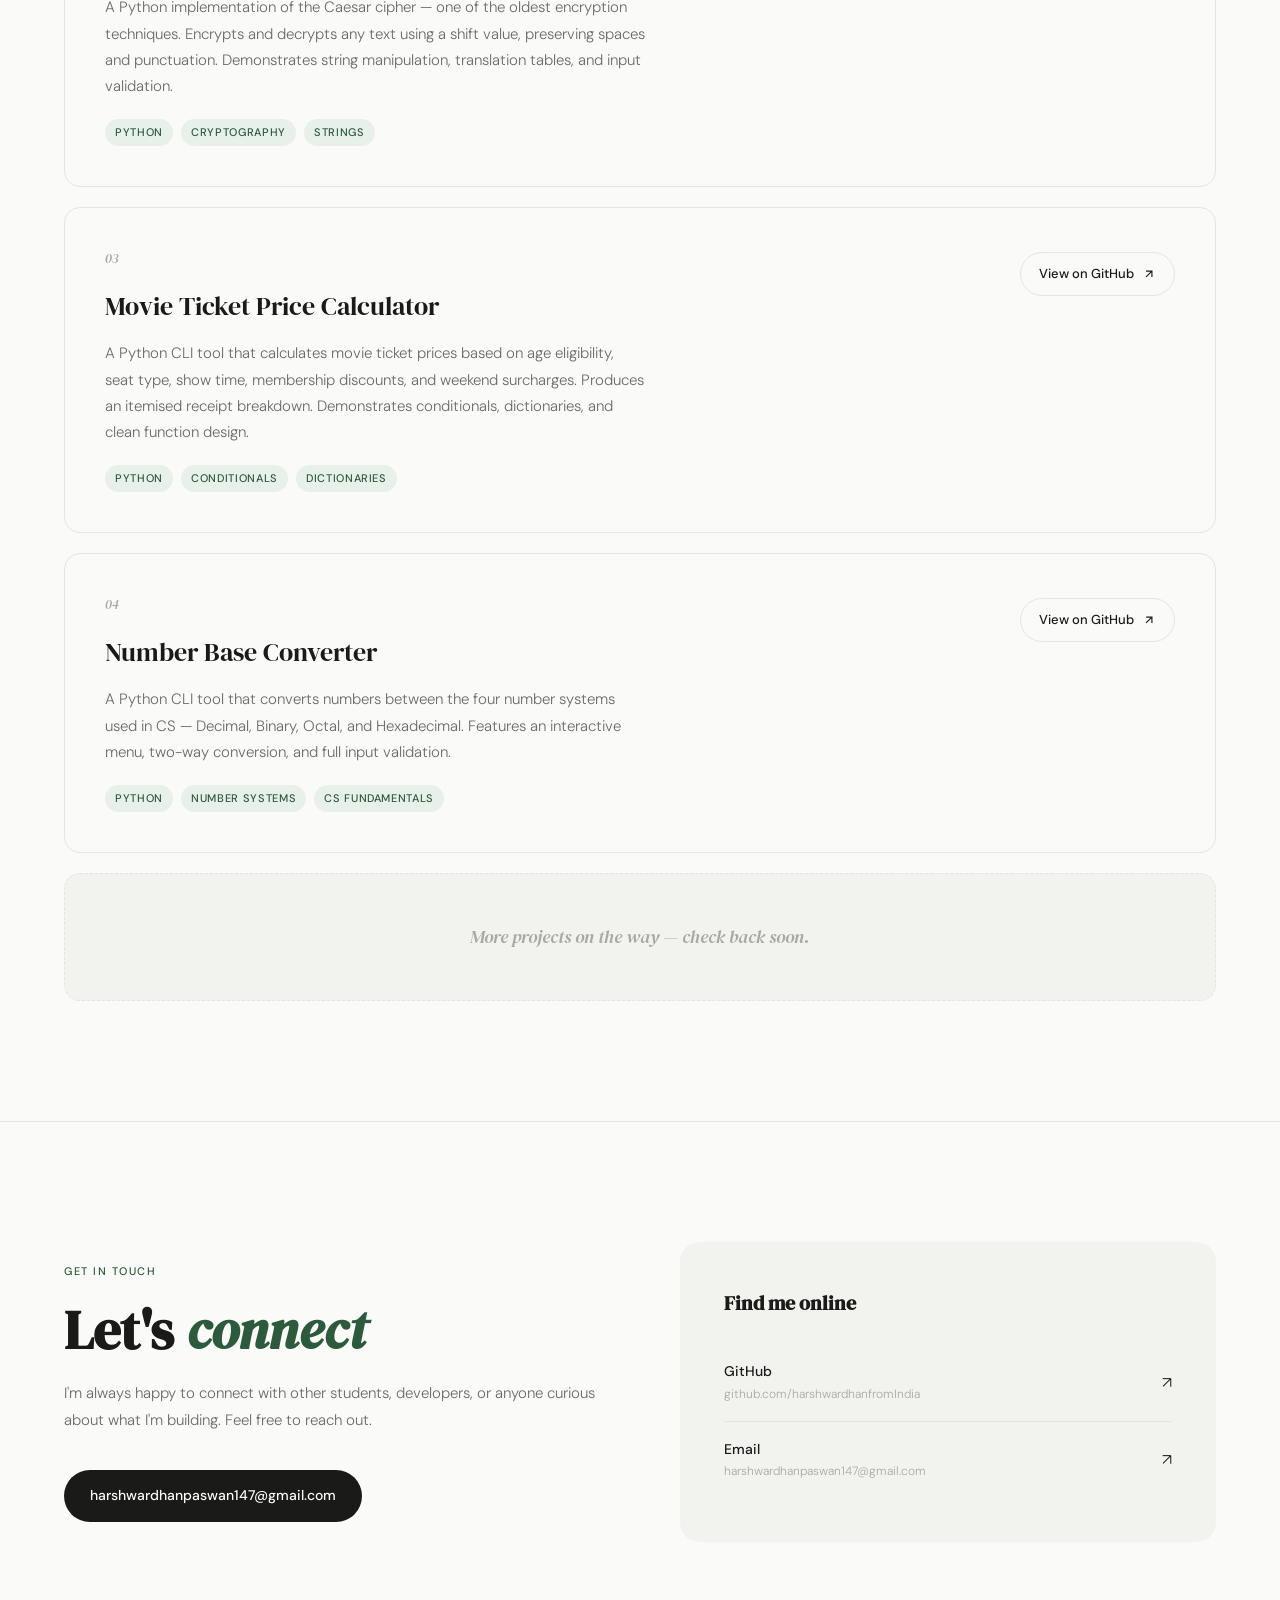
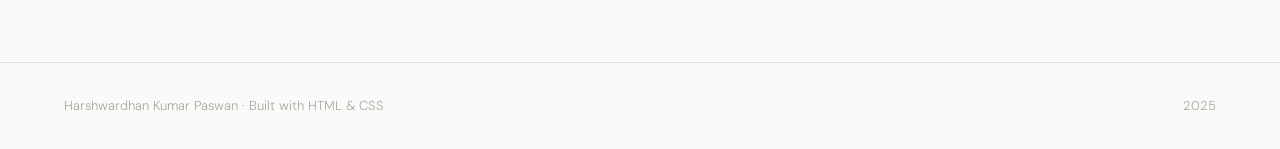
==== commit 51860754: "Add project card for Number Base Converter Added a project card for the Number Base Converter tool." ====
--- a/index.html
+++ b/index.html
@@ -619,6 +619,36 @@
   </div>
 </div>
 
+    <div class="project-card reveal">
+  <div class="project-inner">
+    <div>
+      <div class="project-num">04</div>
+      <div class="project-title">Number Base Converter</div>
+      <div class="project-desc">
+        A Python CLI tool that converts numbers between the four
+        number systems used in CS — Decimal, Binary, Octal, and
+        Hexadecimal. Features an interactive menu, two-way conversion,
+        and full input validation.
+      </div>
+      <div class="project-tags">
+        <span class="project-tag">Python</span>
+        <span class="project-tag">Number Systems</span>
+        <span class="project-tag">CS Fundamentals</span>
+      </div>
+    </div>
+    <div>
+      <a href="https://github.com/harshwardhanfromIndia/number-base-converter"
+         target="_blank" class="project-link">
+        View on GitHub
+        <svg viewBox="0 0 24 24" fill="none" stroke="currentColor"
+             stroke-width="2">
+          <path d="M7 17L17 7M7 7h10v10"/>
+        </svg>
+      </a>
+    </div>
+  </div>
+</div>
+
     <div class="more-coming reveal">
       <p>More projects on the way — check back soon.</p>
     </div>
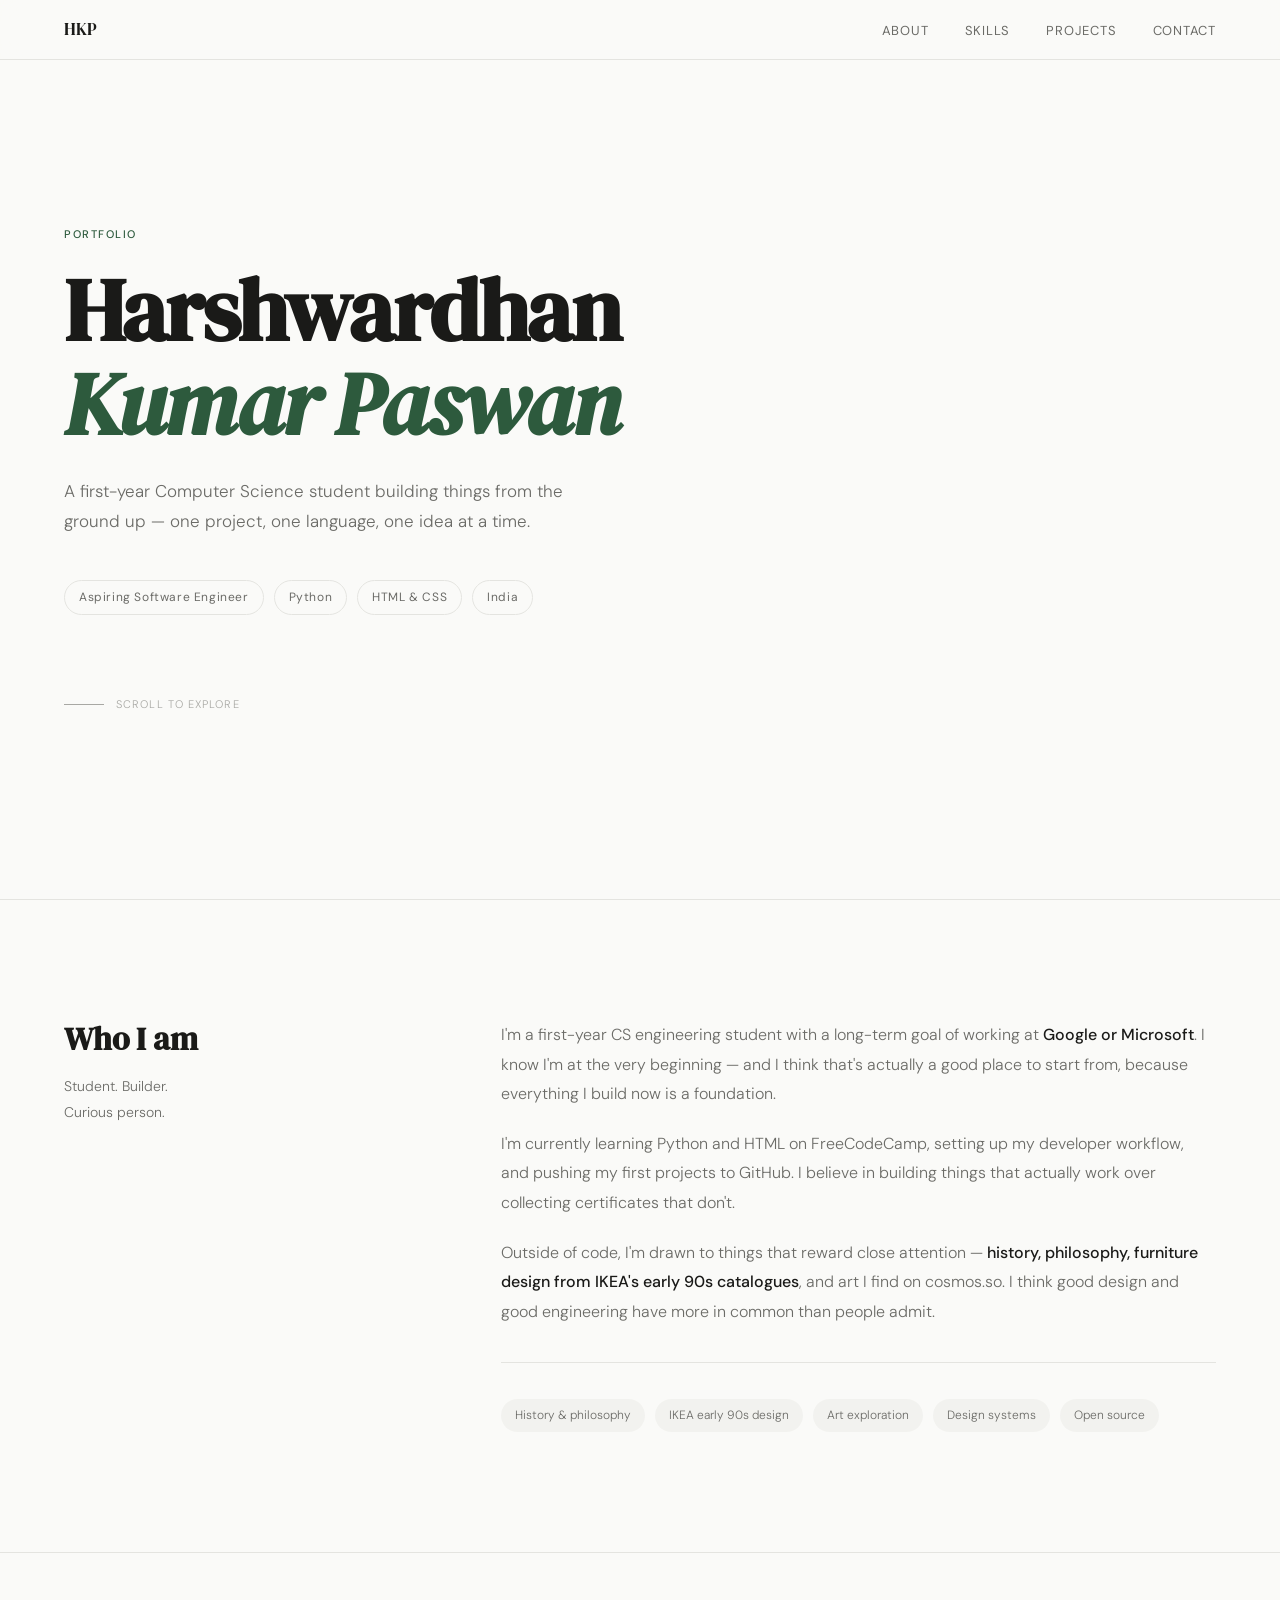
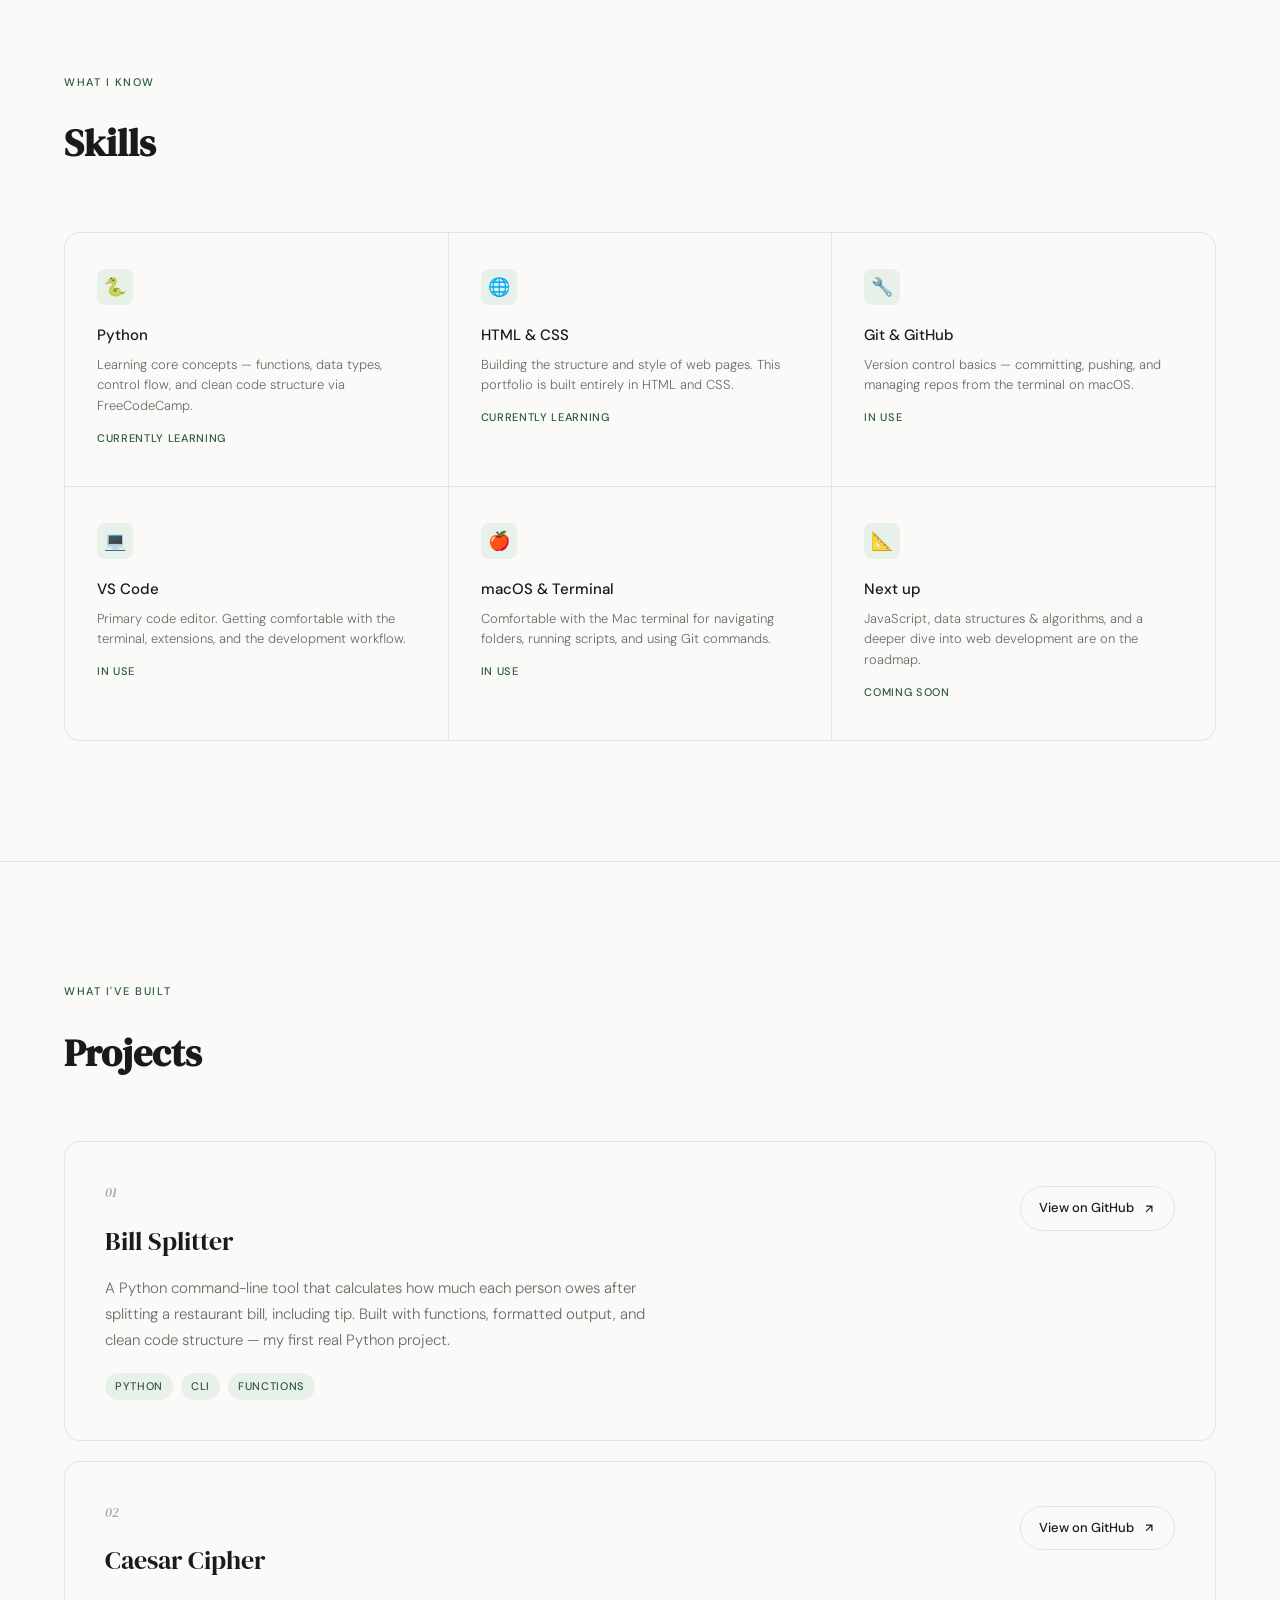
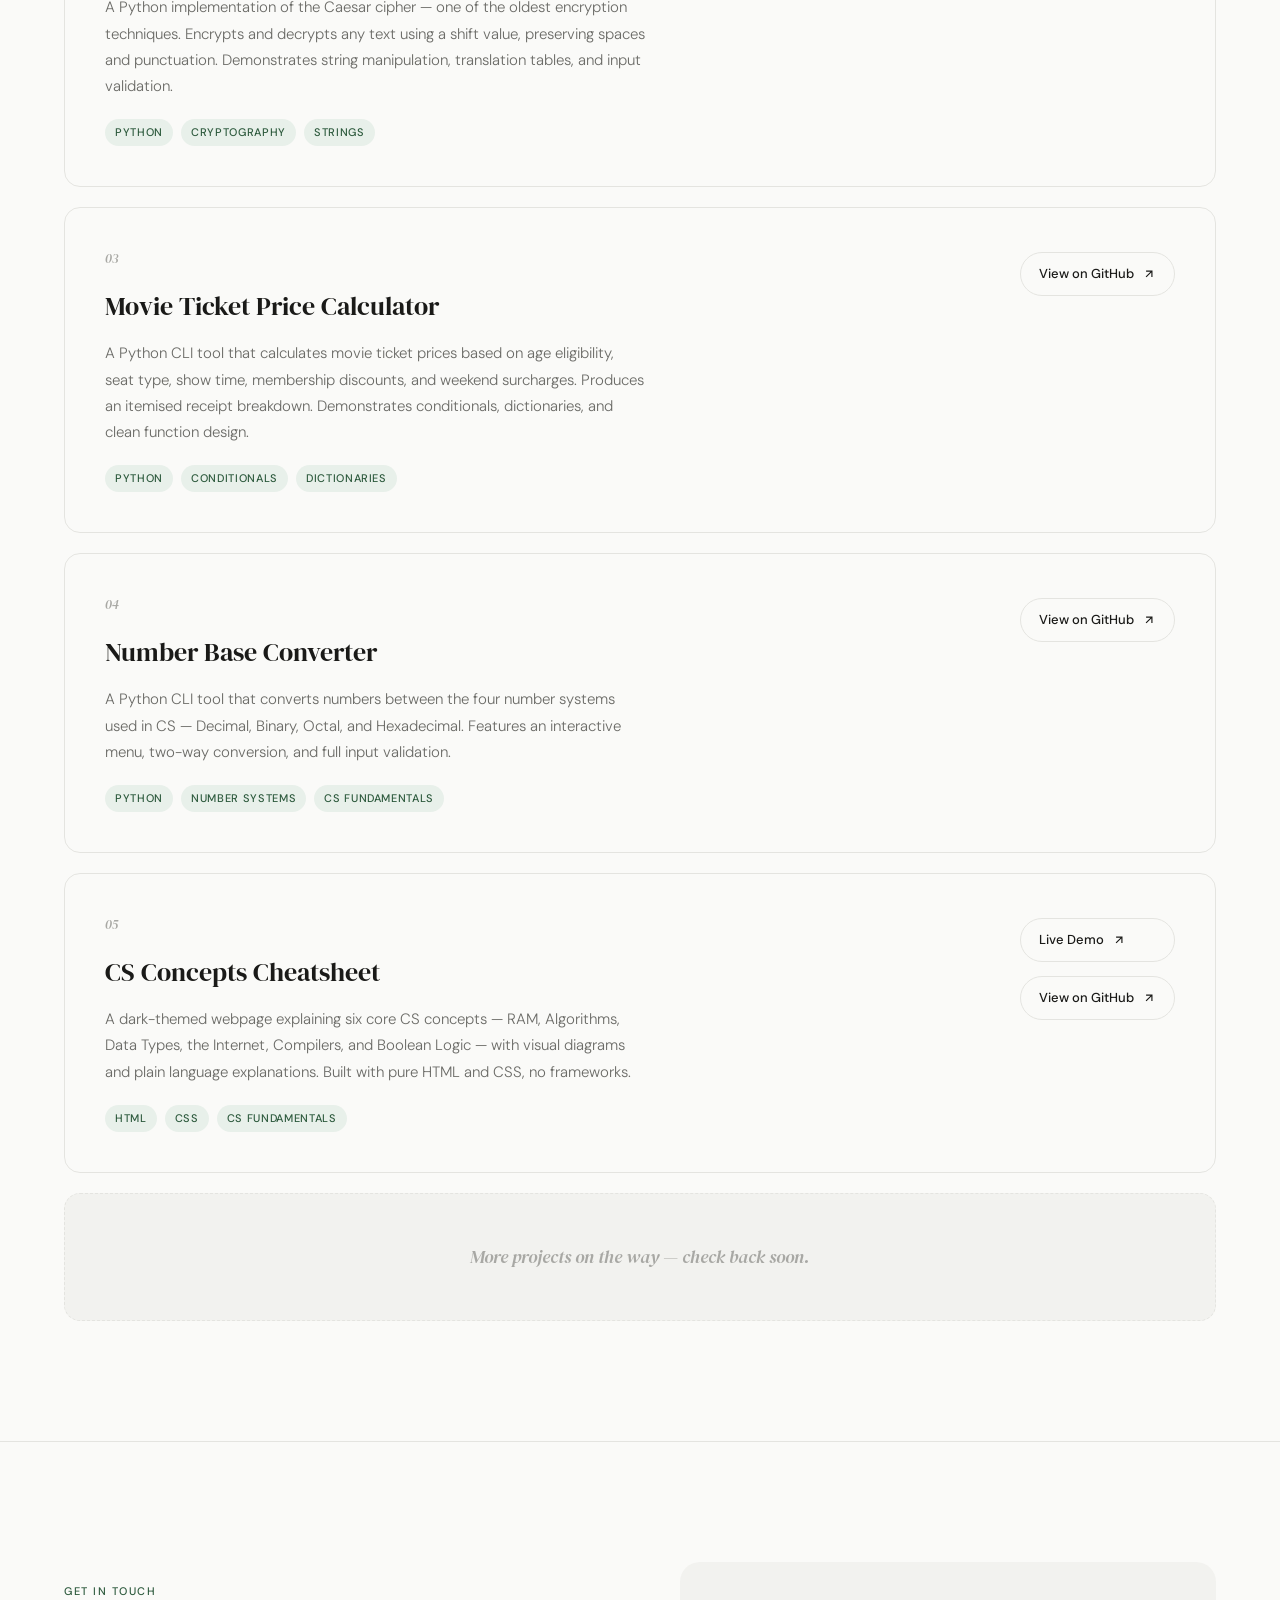
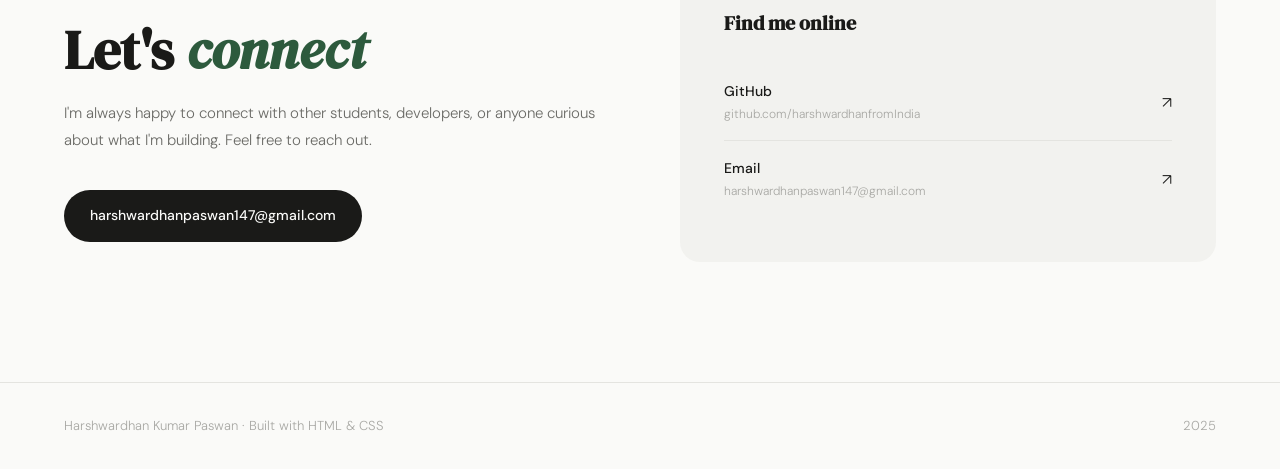
==== commit a888ecfd: "Add project card for CS Concepts Cheatsheet Added a project card for 'CS Concepts Cheatsheet' with d" ====
--- a/index.html
+++ b/index.html
@@ -649,6 +649,44 @@
   </div>
 </div>
 
+    <div class="project-card reveal">
+  <div class="project-inner">
+    <div>
+      <div class="project-num">05</div>
+      <div class="project-title">CS Concepts Cheatsheet</div>
+      <div class="project-desc">
+        A dark-themed webpage explaining six core CS concepts —
+        RAM, Algorithms, Data Types, the Internet, Compilers, and
+        Boolean Logic — with visual diagrams and plain language
+        explanations. Built with pure HTML and CSS, no frameworks.
+      </div>
+      <div class="project-tags">
+        <span class="project-tag">HTML</span>
+        <span class="project-tag">CSS</span>
+        <span class="project-tag">CS Fundamentals</span>
+      </div>
+    </div>
+    <div style="display:flex;flex-direction:column;gap:10px;">
+      <a href="https://harshwardhanfromIndia.github.io/cs-concepts-cheatsheet"
+         target="_blank" class="project-link">
+        Live Demo
+        <svg viewBox="0 0 24 24" fill="none" stroke="currentColor"
+             stroke-width="2">
+          <path d="M7 17L17 7M7 7h10v10"/>
+        </svg>
+      </a>
+      <a href="https://github.com/harshwardhanfromIndia/cs-concepts-cheatsheet"
+         target="_blank" class="project-link">
+        View on GitHub
+        <svg viewBox="0 0 24 24" fill="none" stroke="currentColor"
+             stroke-width="2">
+          <path d="M7 17L17 7M7 7h10v10"/>
+        </svg>
+      </a>
+    </div>
+  </div>
+</div>
+
     <div class="more-coming reveal">
       <p>More projects on the way — check back soon.</p>
     </div>
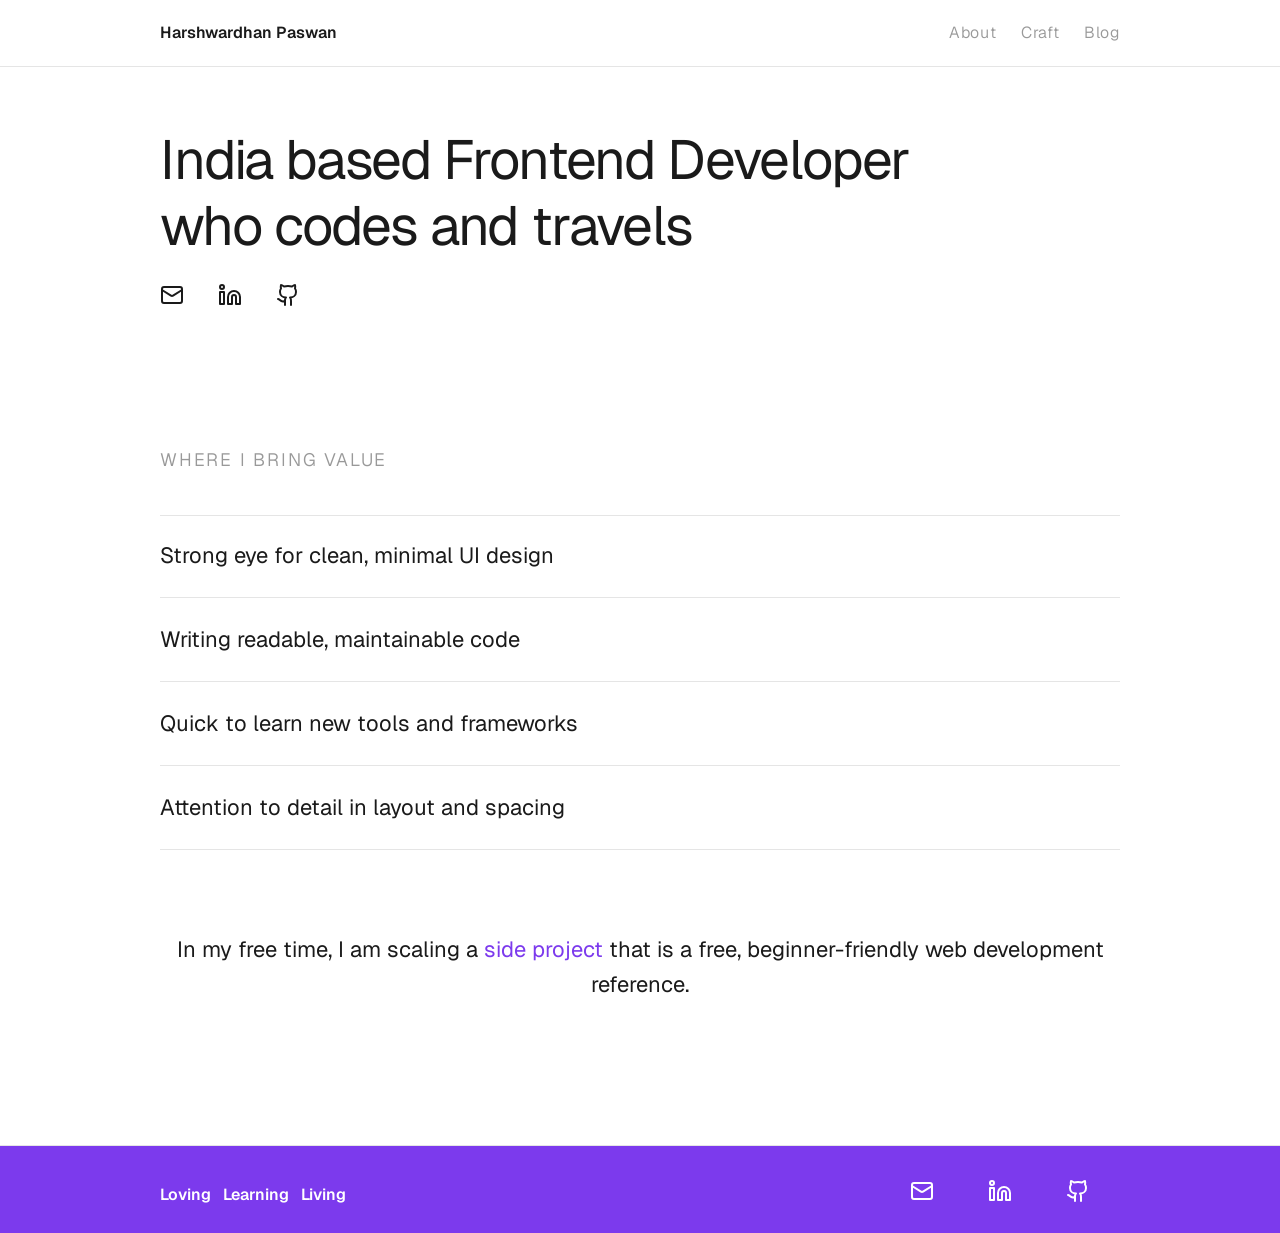
==== commit c51a0319: "Update full porfolio" ====
--- a/index.html
+++ b/index.html
@@ -1,745 +1,174 @@
 <!DOCTYPE html>
 <html lang="en">
 <head>
-  <meta charset="UTF-8" />
-  <meta name="viewport" content="width=device-width, initial-scale=1.0"/>
-  <title>Harshwardhan Kumar Paswan</title>
+  <meta charset="UTF-8">
+  <meta name="viewport" content="width=device-width, initial-scale=1.0">
+  <meta name="description" content="Harshwardhan Paswan | Frontend Developer based in India">
+  <meta name="author" content="Harshwardhan Paswan">
+  <meta property="og:title" content="Harshwardhan Paswan | Frontend Developer">
+  <meta property="og:description" content="Portfolio | Harshwardhan Paswan - Frontend Developer">
+  <meta property="og:url" content="https://harshwardhanfromindia.com">
+  <meta property="og:type" content="website">
   <link rel="preconnect" href="https://fonts.googleapis.com">
-  <link href="https://fonts.googleapis.com/css2?family=DM+Serif+Display:ital@0;1&family=DM+Sans:wght@300;400;500&display=swap" rel="stylesheet">
-  <style>
-    *, *::before, *::after { box-sizing: border-box; margin: 0; padding: 0; }
-
-    :root {
-      --ink: #1a1a18;
-      --ink2: #6b6b67;
-      --ink3: #a8a8a4;
-      --bg: #fafaf8;
-      --bg2: #f2f2ef;
-      --accent: #2d5a3d;
-      --accent-light: #e8f0ea;
-      --border: #e4e4e0;
-      --serif: 'DM Serif Display', Georgia, serif;
-      --sans: 'DM Sans', sans-serif;
-    }
-
-    html { scroll-behavior: smooth; }
-
-    body {
-      font-family: var(--sans);
-      background: var(--bg);
-      color: var(--ink);
-      font-size: 16px;
-      line-height: 1.7;
-      font-weight: 300;
-    }
-
-    /* NAV */
-    nav {
-      position: fixed; top: 0; left: 0; right: 0; z-index: 100;
-      background: rgba(250,250,248,0.88);
-      backdrop-filter: blur(12px);
-      border-bottom: 1px solid var(--border);
-      padding: 0 5vw;
-      display: flex; align-items: center; justify-content: space-between;
-      height: 60px;
-    }
-    .nav-logo {
-      font-family: var(--serif);
-      font-size: 17px;
-      color: var(--ink);
-      text-decoration: none;
-      letter-spacing: 0.01em;
-    }
-    .nav-links { display: flex; gap: 36px; list-style: none; }
-    .nav-links a {
-      text-decoration: none;
-      font-size: 13px;
-      font-weight: 400;
-      color: var(--ink2);
-      letter-spacing: 0.06em;
-      text-transform: uppercase;
-      transition: color 0.2s;
-    }
-    .nav-links a:hover { color: var(--accent); }
-
-    /* SECTIONS */
-    section { padding: 120px 5vw; }
-    section:first-of-type { padding-top: 180px; }
-
-    .section-label {
-      font-size: 11px;
-      font-weight: 500;
-      letter-spacing: 0.14em;
-      text-transform: uppercase;
-      color: var(--accent);
-      margin-bottom: 20px;
-    }
-
-    /* HERO */
-    #about {
-      min-height: 100vh;
-      display: flex;
-      flex-direction: column;
-      justify-content: center;
-      padding-top: 120px;
-      padding-bottom: 80px;
-      border-bottom: 1px solid var(--border);
-    }
-    .hero-name {
-      font-family: var(--serif);
-      font-size: clamp(42px, 7vw, 88px);
-      line-height: 1.05;
-      letter-spacing: -0.02em;
-      color: var(--ink);
-      margin-bottom: 28px;
-      opacity: 0;
-      transform: translateY(24px);
-      animation: fadeUp 0.9s cubic-bezier(.22,1,.36,1) 0.1s forwards;
-    }
-    .hero-name em {
-      font-style: italic;
-      color: var(--accent);
-    }
-    .hero-sub {
-      max-width: 520px;
-      font-size: 17px;
-      color: var(--ink2);
-      line-height: 1.75;
-      margin-bottom: 44px;
-      opacity: 0;
-      transform: translateY(20px);
-      animation: fadeUp 0.9s cubic-bezier(.22,1,.36,1) 0.3s forwards;
-    }
-    .hero-tags {
-      display: flex; flex-wrap: wrap; gap: 10px;
-      opacity: 0;
-      animation: fadeUp 0.9s cubic-bezier(.22,1,.36,1) 0.5s forwards;
-    }
-    .tag {
-      font-size: 12px;
-      font-weight: 400;
-      letter-spacing: 0.05em;
-      padding: 6px 14px;
-      border: 1px solid var(--border);
-      border-radius: 100px;
-      color: var(--ink2);
-      background: transparent;
-    }
-    .hero-scroll {
-      margin-top: 80px;
-      display: flex; align-items: center; gap: 12px;
-      opacity: 0;
-      animation: fadeUp 0.9s cubic-bezier(.22,1,.36,1) 0.7s forwards;
-    }
-    .scroll-line {
-      width: 40px; height: 1px;
-      background: var(--ink3);
-    }
-    .scroll-text {
-      font-size: 11px;
-      letter-spacing: 0.1em;
-      text-transform: uppercase;
-      color: var(--ink3);
-    }
-
-    /* ABOUT TEXT */
-    #about-text {
-      border-bottom: 1px solid var(--border);
-    }
-    .about-grid {
-      display: grid;
-      grid-template-columns: 1fr 2fr;
-      gap: 80px;
-      align-items: start;
-    }
-    .about-aside h2 {
-      font-family: var(--serif);
-      font-size: 32px;
-      line-height: 1.2;
-      color: var(--ink);
-      margin-bottom: 16px;
-    }
-    .about-aside p {
-      font-size: 14px;
-      color: var(--ink2);
-      line-height: 1.8;
-    }
-    .about-body p {
-      font-size: 16px;
-      color: var(--ink2);
-      margin-bottom: 20px;
-      line-height: 1.85;
-    }
-    .about-body p:last-child { margin-bottom: 0; }
-    .about-body strong { color: var(--ink); font-weight: 500; }
-    .about-interests {
-      margin-top: 36px;
-      padding-top: 36px;
-      border-top: 1px solid var(--border);
-      display: flex; flex-wrap: wrap; gap: 10px;
-    }
-    .interest-pill {
-      font-size: 12px;
-      color: var(--ink2);
-      background: var(--bg2);
-      padding: 6px 14px;
-      border-radius: 100px;
-    }
-
-    /* SKILLS */
-    #skills { border-bottom: 1px solid var(--border); }
-    .skills-header {
-      display: flex; align-items: baseline;
-      justify-content: space-between;
-      margin-bottom: 56px;
-    }
-    .skills-header h2 {
-      font-family: var(--serif);
-      font-size: 38px;
-      color: var(--ink);
-    }
-    .skills-grid {
-      display: grid;
-      grid-template-columns: repeat(3, 1fr);
-      gap: 1px;
-      background: var(--border);
-      border: 1px solid var(--border);
-      border-radius: 16px;
-      overflow: hidden;
-    }
-    .skill-card {
-      background: var(--bg);
-      padding: 36px 32px;
-      transition: background 0.2s;
-    }
-    .skill-card:hover { background: var(--accent-light); }
-    .skill-icon {
-      width: 36px; height: 36px;
-      border-radius: 8px;
-      background: var(--accent-light);
-      display: flex; align-items: center; justify-content: center;
-      margin-bottom: 18px;
-      font-size: 18px;
-    }
-    .skill-name {
-      font-size: 15px;
-      font-weight: 500;
-      color: var(--ink);
-      margin-bottom: 6px;
-    }
-    .skill-desc {
-      font-size: 13px;
-      color: var(--ink2);
-      line-height: 1.6;
-    }
-    .skill-status {
-      display: inline-block;
-      margin-top: 12px;
-      font-size: 11px;
-      letter-spacing: 0.06em;
-      text-transform: uppercase;
-      color: var(--accent);
-      font-weight: 500;
-    }
-
-    /* PROJECTS */
-    #projects { border-bottom: 1px solid var(--border); }
-    .projects-header {
-      margin-bottom: 56px;
-    }
-    .projects-header h2 {
-      font-family: var(--serif);
-      font-size: 38px;
-      color: var(--ink);
-    }
-    .project-card {
-      border: 1px solid var(--border);
-      border-radius: 16px;
-      overflow: hidden;
-      margin-bottom: 20px;
-      transition: border-color 0.2s, transform 0.2s;
-    }
-    .project-card:hover {
-      border-color: var(--accent);
-      transform: translateY(-2px);
-    }
-    .project-inner {
-      display: grid;
-      grid-template-columns: 1fr auto;
-      align-items: start;
-      gap: 40px;
-      padding: 40px;
-    }
-    .project-num {
-      font-family: var(--serif);
-      font-size: 13px;
-      color: var(--ink3);
-      font-style: italic;
-      margin-bottom: 14px;
-    }
-    .project-title {
-      font-family: var(--serif);
-      font-size: 26px;
-      color: var(--ink);
-      margin-bottom: 12px;
-    }
-    .project-desc {
-      font-size: 15px;
-      color: var(--ink2);
-      line-height: 1.75;
-      max-width: 540px;
-      margin-bottom: 20px;
-    }
-    .project-tags { display: flex; gap: 8px; flex-wrap: wrap; }
-    .project-tag {
-      font-size: 11px;
-      letter-spacing: 0.06em;
-      text-transform: uppercase;
-      color: var(--accent);
-      background: var(--accent-light);
-      padding: 4px 10px;
-      border-radius: 100px;
-      font-weight: 500;
-    }
-    .project-link {
-      display: inline-flex;
-      align-items: center;
-      gap: 8px;
-      font-size: 13px;
-      font-weight: 500;
-      color: var(--ink);
-      text-decoration: none;
-      border: 1px solid var(--border);
-      padding: 10px 18px;
-      border-radius: 100px;
-      white-space: nowrap;
-      transition: all 0.2s;
-      margin-top: 4px;
-    }
-    .project-link:hover {
-      background: var(--ink);
-      color: var(--bg);
-      border-color: var(--ink);
-    }
-    .project-link svg { width: 14px; height: 14px; }
-    .more-coming {
-      text-align: center;
-      padding: 48px;
-      background: var(--bg2);
-      border-radius: 16px;
-      border: 1px dashed var(--border);
-    }
-    .more-coming p {
-      font-family: var(--serif);
-      font-style: italic;
-      font-size: 18px;
-      color: var(--ink3);
-    }
-
-    /* CONTACT */
-    #contact { }
-    .contact-inner {
-      display: grid;
-      grid-template-columns: 1fr 1fr;
-      gap: 80px;
-      align-items: center;
-    }
-    .contact-left h2 {
-      font-family: var(--serif);
-      font-size: clamp(32px, 5vw, 54px);
-      line-height: 1.1;
-      color: var(--ink);
-      margin-bottom: 20px;
-    }
-    .contact-left h2 em { font-style: italic; color: var(--accent); }
-    .contact-left p {
-      font-size: 15px;
-      color: var(--ink2);
-      line-height: 1.8;
-      margin-bottom: 36px;
-    }
-    .contact-email {
-      display: inline-flex;
-      align-items: center;
-      gap: 10px;
-      font-size: 14px;
-      font-weight: 500;
-      color: var(--bg);
-      background: var(--ink);
-      text-decoration: none;
-      padding: 14px 26px;
-      border-radius: 100px;
-      transition: background 0.2s;
-    }
-    .contact-email:hover { background: var(--accent); }
-    .contact-right {
-      background: var(--bg2);
-      border-radius: 20px;
-      padding: 44px;
-    }
-    .contact-right h3 {
-      font-family: var(--serif);
-      font-size: 20px;
-      color: var(--ink);
-      margin-bottom: 24px;
-    }
-    .contact-link {
-      display: flex;
-      align-items: center;
-      justify-content: space-between;
-      padding: 16px 0;
-      border-bottom: 1px solid var(--border);
-      text-decoration: none;
-      color: var(--ink);
-      transition: color 0.2s;
-    }
-    .contact-link:last-child { border-bottom: none; }
-    .contact-link:hover { color: var(--accent); }
-    .contact-link-label { font-size: 14px; font-weight: 500; }
-    .contact-link-url { font-size: 12px; color: var(--ink3); }
-    .arrow { font-size: 16px; transition: transform 0.2s; }
-    .contact-link:hover .arrow { transform: translate(3px, -3px); }
-
-    /* FOOTER */
-    footer {
-      border-top: 1px solid var(--border);
-      padding: 32px 5vw;
-      display: flex;
-      justify-content: space-between;
-      align-items: center;
-    }
-    footer p { font-size: 13px; color: var(--ink3); }
-
-    /* ANIMATIONS */
-    @keyframes fadeUp {
-      to { opacity: 1; transform: translateY(0); }
-    }
-    .reveal {
-      opacity: 0;
-      transform: translateY(20px);
-      transition: opacity 0.7s cubic-bezier(.22,1,.36,1), transform 0.7s cubic-bezier(.22,1,.36,1);
-    }
-    .reveal.visible { opacity: 1; transform: translateY(0); }
-
-    /* RESPONSIVE */
-    @media (max-width: 768px) {
-      .about-grid { grid-template-columns: 1fr; gap: 40px; }
-      .skills-grid { grid-template-columns: 1fr; }
-      .project-inner { grid-template-columns: 1fr; gap: 20px; }
-      .contact-inner { grid-template-columns: 1fr; gap: 40px; }
-      .nav-links { display: none; }
-    }
-  </style>
+  <link rel="preconnect" href="https://fonts.gstatic.com" crossorigin>
+  <link href="https://fonts.googleapis.com/css2?family=Geist:ital,wght@0,100..900;1,100..900&display=swap"
+    rel="stylesheet">
+  <title>Harshwardhan Paswan | Frontend Developer based in India</title>
+  <link rel="stylesheet" href="style.css">
 </head>
 <body>
+  <header>
+    <nav>
+      <a href="index.html" class="brand">Harshwardhan Paswan</a>
+      <ul>
+        <li><a href="about.html">About</a></li>
+        <li><a href="craft.html">Craft</a></li>
+        <li><a href="blog.html">Blog</a></li>
+      </ul>
+    </nav>
+    <hr>
+  </header>
 
-  <nav>
-    <a href="#about" class="nav-logo">HKP</a>
-    <ul class="nav-links">
-      <li><a href="#about-text">About</a></li>
-      <li><a href="#skills">Skills</a></li>
-      <li><a href="#projects">Projects</a></li>
-      <li><a href="#contact">Contact</a></li>
-    </ul>
-  </nav>
+  <main>
+    <section id="intro">
+      <h1>India based Frontend Developer<br>who codes and travels</h1>
 
-  <!-- HERO -->
-  <section id="about">
-    <div class="section-label">Portfolio</div>
-    <h1 class="hero-name">Harshwardhan<br><em>Kumar Paswan</em></h1>
-    <p class="hero-sub">A first-year Computer Science student building things from the ground up — one project, one language, one idea at a time.</p>
-    <div class="hero-tags">
-      <span class="tag">Aspiring Software Engineer</span>
-      <span class="tag">Python</span>
-      <span class="tag">HTML & CSS</span>
-      <span class="tag">India</span>
-    </div>
-    <div class="hero-scroll">
-      <div class="scroll-line"></div>
-      <span class="scroll-text">Scroll to explore</span>
-    </div>
-  </section>
+      <div class="social-icons">
+        <a href="mailto:harshwardhanfromindia@gmail.com" target="_blank" class="icons">
+          <svg xmlns="http://www.w3.org/2000/svg" width="24" height="24" viewBox="0 0 24 24" fill="none"
+            stroke="currentColor" stroke-width="2" stroke-linecap="round" stroke-linejoin="round">
+            <rect width="20" height="16" x="2" y="4" rx="2" />
+            <path d="m22 7-8.97 5.7a1.94 1.94 0 0 1-2.06 0L2 7" />
+          </svg>
+        </a>
+        <a href="https://www.linkedin.com/in/harshwardhanfromindia/" target="_blank" class="icons">
+          <svg xmlns="http://www.w3.org/2000/svg" width="24" height="24" viewBox="0 0 24 24" fill="none"
+            stroke="currentColor" stroke-width="2" stroke-linecap="round" stroke-linejoin="round">
+            <path d="M16 8a6 6 0 0 1 6 6v7h-4v-7a2 2 0 0 0-2-2 2 2 0 0 0-2 2v7h-4v-7a6 6 0 0 1 6-6z" />
+            <rect width="4" height="12" x="2" y="9" />
+            <circle cx="4" cy="4" r="2" />
+          </svg>
+        </a>
+        <a href="https://github.com/harshwardhanfromIndia" target="_blank" class="icons"><svg
+            xmlns="http://www.w3.org/2000/svg" width="24" height="24" viewBox="0 0 24 24" fill="none"
+            stroke="currentColor" stroke-width="2" stroke-linecap="round" stroke-linejoin="round">
+            <path
+              d="M15 22v-4a4.8 4.8 0 0 0-1-3.5c3 0 6-2 6-5.5.08-1.25-.27-2.48-1-3.5.28-1.15.28-2.35 0-3.5 0 0-1 0-3 1.5-2.64-.5-5.36-.5-8 0C6 2 5 2 5 2c-.3 1.15-.3 2.35 0 3.5A5.403 5.403 0 0 0 4 9c0 3.5 3 5.5 6 5.5-.39.49-.68 1.05-.85 1.65-.17.6-.22 1.23-.15 1.85v4" />
+            <path d="M9 18c-4.51 2-5-2-7-2" />
+          </svg>
+        </a>
+      </div>
+    </section>
 
-  <!-- ABOUT -->
-  <section id="about-text">
-    <div class="about-grid">
-      <div class="about-aside reveal">
-        <h2>Who I am</h2>
-        <p>Student. Builder.<br>Curious person.</p>
+    <!-- <section id="work">
+      <h2>Selected Frontend Work</h2>
+
+      <div class="project-card">
+        <div class="project-text">
+          <p>Hello!</p>
+          <a href="#" target="_blank">Link</a>
+        </div>
+        <img src="" alt="" class="project-image">
       </div>
-      <div class="about-body reveal">
-        <p>I'm a first-year CS engineering student with a long-term goal of working at <strong>Google or Microsoft</strong>. I know I'm at the very beginning — and I think that's actually a good place to start from, because everything I build now is a foundation.</p>
-        <p>I'm currently learning Python and HTML on FreeCodeCamp, setting up my developer workflow, and pushing my first projects to GitHub. I believe in building things that actually work over collecting certificates that don't.</p>
-        <p>Outside of code, I'm drawn to things that reward close attention — <strong>history, philosophy, furniture design from IKEA's early 90s catalogues</strong>, and art I find on cosmos.so. I think good design and good engineering have more in common than people admit.</p>
-        <div class="about-interests">
-          <span class="interest-pill">History & philosophy</span>
-          <span class="interest-pill">IKEA early 90s design</span>
-          <span class="interest-pill">Art exploration</span>
-          <span class="interest-pill">Design systems</span>
-          <span class="interest-pill">Open source</span>
-        </div>
-      </div>
-    </div>
-  </section>
 
-  <!-- SKILLS -->
-  <section id="skills">
-    <div class="skills-header reveal">
-      <div>
-        <div class="section-label">What I know</div>
-        <h2>Skills</h2>
-      </div>
-    </div>
-    <div class="skills-grid">
-      <div class="skill-card reveal">
-        <div class="skill-icon">🐍</div>
-        <div class="skill-name">Python</div>
-        <div class="skill-desc">Learning core concepts — functions, data types, control flow, and clean code structure via FreeCodeCamp.</div>
-        <span class="skill-status">Currently learning</span>
-      </div>
-      <div class="skill-card reveal">
-        <div class="skill-icon">🌐</div>
-        <div class="skill-name">HTML & CSS</div>
-        <div class="skill-desc">Building the structure and style of web pages. This portfolio is built entirely in HTML and CSS.</div>
-        <span class="skill-status">Currently learning</span>
-      </div>
-      <div class="skill-card reveal">
-        <div class="skill-icon">🔧</div>
-        <div class="skill-name">Git & GitHub</div>
-        <div class="skill-desc">Version control basics — committing, pushing, and managing repos from the terminal on macOS.</div>
-        <span class="skill-status">In use</span>
-      </div>
-      <div class="skill-card reveal">
-        <div class="skill-icon">💻</div>
-        <div class="skill-name">VS Code</div>
-        <div class="skill-desc">Primary code editor. Getting comfortable with the terminal, extensions, and the development workflow.</div>
-        <span class="skill-status">In use</span>
-      </div>
-      <div class="skill-card reveal">
-        <div class="skill-icon">🍎</div>
-        <div class="skill-name">macOS & Terminal</div>
-        <div class="skill-desc">Comfortable with the Mac terminal for navigating folders, running scripts, and using Git commands.</div>
-        <span class="skill-status">In use</span>
-      </div>
-      <div class="skill-card reveal">
-        <div class="skill-icon">📐</div>
-        <div class="skill-name">Next up</div>
-        <div class="skill-desc">JavaScript, data structures & algorithms, and a deeper dive into web development are on the roadmap.</div>
-        <span class="skill-status">Coming soon</span>
-      </div>
-    </div>
-  </section>
-
-  <!-- PROJECTS -->
-  <section id="projects">
-    <div class="projects-header reveal">
-      <div class="section-label">What I've built</div>
-      <h2>Projects</h2>
-    </div>
-
-    <div class="project-card reveal">
-      <div class="project-inner">
-        <div>
-          <div class="project-num">01</div>
-          <div class="project-title">Bill Splitter</div>
-          <div class="project-desc">A Python command-line tool that calculates how much each person owes after splitting a restaurant bill, including tip. Built with functions, formatted output, and clean code structure — my first real Python project.</div>
-          <div class="project-tags">
-            <span class="project-tag">Python</span>
-            <span class="project-tag">CLI</span>
-            <span class="project-tag">Functions</span>
+      <div class="project-card">
+        <div class="project-text">
+          <h3></h3>
+          <p></p>
+          <div class="project-links">
+            <a href="#" target="_blank"></a>
+            <a href="#" target="_blank"></a>
           </div>
         </div>
-        <div>
-          <a href="https://github.com/harshwardhanfromIndia/bill-splitter" target="_blank" class="project-link">
-            View on GitHub
-            <svg viewBox="0 0 24 24" fill="none" stroke="currentColor" stroke-width="2"><path d="M7 17L17 7M7 7h10v10"/></svg>
-          </a>
+        <img src="" alt="" class="project-image">
+      </div>
+    </section> -->
+
+    <section id="value">
+      <h2>Where I bring value</h2>
+      <hr>
+      <div class="value-grid">
+        <div class="value-item">
+          <p>Strong eye for clean, minimal UI design</p>
         </div>
+        <hr>
+        <div class="value-item">
+          <p>Writing readable, maintainable code</p>
+        </div>
+        <hr>
+        <div class="value-item">
+          <p>Quick to learn new tools and frameworks</p>
+        </div>
+        <hr>
+        <div class="value-item">
+          <p>Attention to detail in layout and spacing</p>
+        </div>
+        <hr>
       </div>
-    </div>
+    </section>
 
-    <div class="project-card reveal">
-  <div class="project-inner">
-    <div>
-      <div class="project-num">02</div>
-      <div class="project-title">Caesar Cipher</div>
-      <div class="project-desc">
-        A Python implementation of the Caesar cipher — one of the
-        oldest encryption techniques. Encrypts and decrypts any text
-        using a shift value, preserving spaces and punctuation.
-        Demonstrates string manipulation, translation tables, and
-        input validation.
-      </div>
-      <div class="project-tags">
-        <span class="project-tag">Python</span>
-        <span class="project-tag">Cryptography</span>
-        <span class="project-tag">Strings</span>
-      </div>
-    </div>
-    <div>
-      <a href="https://github.com/harshwardhanfromIndia/caesar-cipher"
-         target="_blank" class="project-link">
-        View on GitHub
-        <svg viewBox="0 0 24 24" fill="none" stroke="currentColor"
-             stroke-width="2">
-          <path d="M7 17L17 7M7 7h10v10"/>
-        </svg>
-      </a>
-    </div>
-  </div>
-</div>
+    <!-- <section id="prototypes">
+      <h2>I enjoy coding fun prototypes</h2>
 
-    <div class="project-card reveal">
-  <div class="project-inner">
-    <div>
-      <div class="project-num">03</div>
-      <div class="project-title">Movie Ticket Price Calculator</div>
-      <div class="project-desc">
-        A Python CLI tool that calculates movie ticket prices based
-        on age eligibility, seat type, show time, membership discounts,
-        and weekend surcharges. Produces an itemised receipt breakdown.
-        Demonstrates conditionals, dictionaries, and clean function design.
-      </div>
-      <div class="project-tags">
-        <span class="project-tag">Python</span>
-        <span class="project-tag">Conditionals</span>
-        <span class="project-tag">Dictionaries</span>
-      </div>
-    </div>
-    <div>
-      <a href="https://github.com/harshwardhanfromIndia/movie-ticket-calculator"
-         target="_blank" class="project-link">
-        View on GitHub
-        <svg viewBox="0 0 24 24" fill="none" stroke="currentColor"
-             stroke-width="2">
-          <path d="M7 17L17 7M7 7h10v10"/>
-        </svg>
-      </a>
-    </div>
-  </div>
-</div>
-
-    <div class="project-card reveal">
-  <div class="project-inner">
-    <div>
-      <div class="project-num">04</div>
-      <div class="project-title">Number Base Converter</div>
-      <div class="project-desc">
-        A Python CLI tool that converts numbers between the four
-        number systems used in CS — Decimal, Binary, Octal, and
-        Hexadecimal. Features an interactive menu, two-way conversion,
-        and full input validation.
-      </div>
-      <div class="project-tags">
-        <span class="project-tag">Python</span>
-        <span class="project-tag">Number Systems</span>
-        <span class="project-tag">CS Fundamentals</span>
-      </div>
-    </div>
-    <div>
-      <a href="https://github.com/harshwardhanfromIndia/number-base-converter"
-         target="_blank" class="project-link">
-        View on GitHub
-        <svg viewBox="0 0 24 24" fill="none" stroke="currentColor"
-             stroke-width="2">
-          <path d="M7 17L17 7M7 7h10v10"/>
-        </svg>
-      </a>
-    </div>
-  </div>
-</div>
-
-    <div class="project-card reveal">
-  <div class="project-inner">
-    <div>
-      <div class="project-num">05</div>
-      <div class="project-title">CS Concepts Cheatsheet</div>
-      <div class="project-desc">
-        A dark-themed webpage explaining six core CS concepts —
-        RAM, Algorithms, Data Types, the Internet, Compilers, and
-        Boolean Logic — with visual diagrams and plain language
-        explanations. Built with pure HTML and CSS, no frameworks.
-      </div>
-      <div class="project-tags">
-        <span class="project-tag">HTML</span>
-        <span class="project-tag">CSS</span>
-        <span class="project-tag">CS Fundamentals</span>
-      </div>
-    </div>
-    <div style="display:flex;flex-direction:column;gap:10px;">
-      <a href="https://harshwardhanfromIndia.github.io/cs-concepts-cheatsheet"
-         target="_blank" class="project-link">
-        Live Demo
-        <svg viewBox="0 0 24 24" fill="none" stroke="currentColor"
-             stroke-width="2">
-          <path d="M7 17L17 7M7 7h10v10"/>
-        </svg>
-      </a>
-      <a href="https://github.com/harshwardhanfromIndia/cs-concepts-cheatsheet"
-         target="_blank" class="project-link">
-        View on GitHub
-        <svg viewBox="0 0 24 24" fill="none" stroke="currentColor"
-             stroke-width="2">
-          <path d="M7 17L17 7M7 7h10v10"/>
-        </svg>
-      </a>
-    </div>
-  </div>
-</div>
-
-    <div class="more-coming reveal">
-      <p>More projects on the way — check back soon.</p>
-    </div>
-  </section>
-
-  <!-- CONTACT -->
-  <section id="contact">
-    <div class="contact-inner">
-      <div class="contact-left reveal">
-        <div class="section-label">Get in touch</div>
-        <h2>Let's <em>connect</em></h2>
-        <p>I'm always happy to connect with other students, developers, or anyone curious about what I'm building. Feel free to reach out.</p>
-        <a href="mailto:harshwardhanpaswan147@gmail.com" class="contact-email">
-          harshwardhanpaswan147@gmail.com
+      <div class="prototype-grid">
+        <a href="#" class="prototype-card" target="_blank">
+          <div class="prototype-preview"></div>
+          <p></p>
+        </a>
+        <a href="#" class="prototype-card" target="_blank">
+          <div class="prototype-preview"></div>
+          <p></p>
+        </a>
+        <a href="#" class="prototype-card" target="_blank">
+          <div class="prototype-preview"></div>
+          <p></p>
         </a>
       </div>
-      <div class="contact-right reveal">
-        <h3>Find me online</h3>
-        <a href="https://github.com/harshwardhanfromIndia" target="_blank" class="contact-link">
-          <div>
-            <div class="contact-link-label">GitHub</div>
-            <div class="contact-link-url">github.com/harshwardhanfromIndia</div>
-          </div>
-          <span class="arrow">↗</span>
-        </a>
-        <a href="mailto:harshwardhanpaswan147@gmail.com" class="contact-link">
-          <div>
-            <div class="contact-link-label">Email</div>
-            <div class="contact-link-url">harshwardhanpaswan147@gmail.com</div>
-          </div>
-          <span class="arrow">↗</span>
-        </a>
-      </div>
-    </div>
-  </section>
+    </section> -->
+
+    <section id="freetime">
+      <p>In my free time, I am scaling a <a href="https://harshwardhanfromindia.github.io/webappetizers/"
+          id="side-project" target="_blank">side project</a> that is a free,
+        beginner-friendly
+        web development reference.</p>
+    </section>
+  </main>
 
   <footer>
-    <p>Harshwardhan Kumar Paswan · Built with HTML & CSS</p>
-    <p>2025</p>
+    <hr>
+    <div class="footer-inner">
+      <nav>
+        <p class="quote">Loving &nbsp;&nbsp;Learning &nbsp;&nbsp;Living</p>
+        <ul>
+          <li><a href="mailto:harshwardhanfromindia@gmail.com" target="_blank" class="icons">
+              <svg xmlns="http://www.w3.org/2000/svg" width="24" height="24" viewBox="0 0 24 24" fill="none"
+                stroke="currentColor" stroke-width="2" stroke-linecap="round" stroke-linejoin="round">
+                <rect width="20" height="16" x="2" y="4" rx="2" />
+                <path d="m22 7-8.97 5.7a1.94 1.94 0 0 1-2.06 0L2 7" />
+              </svg>
+            </a>
+          </li>
+          <li><a href="https://www.linkedin.com/in/harshwardhanfromindia/" target="_blank" class="icons">
+              <svg xmlns="http://www.w3.org/2000/svg" width="24" height="24" viewBox="0 0 24 24" fill="none"
+                stroke="currentColor" stroke-width="2" stroke-linecap="round" stroke-linejoin="round">
+                <path d="M16 8a6 6 0 0 1 6 6v7h-4v-7a2 2 0 0 0-2-2 2 2 0 0 0-2 2v7h-4v-7a6 6 0 0 1 6-6z" />
+                <rect width="4" height="12" x="2" y="9" />
+                <circle cx="4" cy="4" r="2" />
+              </svg>
+            </a>
+          </li>
+          <li><a href="https://github.com/harshwardhanfromIndia" target="_blank" class="icons"><svg
+                xmlns="http://www.w3.org/2000/svg" width="24" height="24" viewBox="0 0 24 24" fill="none"
+                stroke="currentColor" stroke-width="2" stroke-linecap="round" stroke-linejoin="round">
+                <path
+                  d="M15 22v-4a4.8 4.8 0 0 0-1-3.5c3 0 6-2 6-5.5.08-1.25-.27-2.48-1-3.5.28-1.15.28-2.35 0-3.5 0 0-1 0-3 1.5-2.64-.5-5.36-.5-8 0C6 2 5 2 5 2c-.3 1.15-.3 2.35 0 3.5A5.403 5.403 0 0 0 4 9c0 3.5 3 5.5 6 5.5-.39.49-.68 1.05-.85 1.65-.17.6-.22 1.23-.15 1.85v4" />
+                <path d="M9 18c-4.51 2-5-2-7-2" />
+              </svg>
+            </a>
+          </li>
+        </ul>
+      </nav>
+    </div>
   </footer>
-
-  <script>
-    const reveals = document.querySelectorAll('.reveal');
-    const observer = new IntersectionObserver((entries) => {
-      entries.forEach((entry, i) => {
-        if (entry.isIntersecting) {
-          setTimeout(() => entry.target.classList.add('visible'), i * 80);
-          observer.unobserve(entry.target);
-        }
-      });
-    }, { threshold: 0.1 });
-    reveals.forEach(el => observer.observe(el));
-  </script>
-
 </body>
-</html>
+</html>
--- a/style.css
+++ b/style.css
@@ -0,0 +1,284 @@
+* {
+  box-sizing: border-box;
+}
+
+body {
+  background-color: #fff;
+  margin: 0;
+  padding: 0;
+  line-height: 1.6;
+  letter-spacing: 0;
+  font-family: Geist, sans-serif;
+  color: #1a1a1a;
+}
+
+header,
+main,
+footer .footer-inner {
+  max-width: 1000px;
+  margin-left: auto;
+  margin-right: auto;
+  padding: 0 20px;
+}
+
+main {
+  background-color: #ffffff;
+  border-radius: 24px 24px;
+  position: relative;
+  z-index: 1;
+}
+
+/* Sticky header */
+header {
+  position: sticky;
+  top: 0;
+  background-color: #fff;
+  z-index: 100;
+  max-width: 100%;
+  padding: 0;
+}
+
+header nav {
+  max-width: 1000px;
+  margin: 0 auto;
+  padding: 20px;
+}
+
+header nav ul a {
+  font-weight: 350;
+  color: #999999;
+  letter-spacing: 0.05em;
+}
+
+.brand {
+  font-weight: 600;
+}
+
+.brand:hover {
+  color: inherit;
+}
+
+hr {
+  border: none;
+  border-top: 1px solid #e5e5e5;
+  margin: 0;
+}
+
+/* Nav */
+nav {
+  display: flex;
+  justify-content: space-between;
+  align-items: center;
+  padding-top: 20px;
+  padding-bottom: 10px;
+  font-weight: 400;
+}
+
+nav ul {
+  display: flex;
+  gap: 24px;
+}
+
+ul {
+  list-style: none;
+  padding: 0;
+  margin: 0;
+}
+
+li a {
+  text-decoration: none;
+  color: inherit;
+}
+
+a {
+  color: inherit;
+  text-decoration: none;
+}
+
+a:hover {
+  color: black;
+}
+
+nav li > a:hover {
+  text-decoration: none;
+}
+
+footer li a:hover {
+  text-decoration: underline;
+}
+
+/* Intro section */
+#intro {
+  padding-top: 60px;
+  padding-bottom: 60px;
+  line-height: 1.2;
+}
+
+h1 {
+  font-size: clamp(32px, 5vw, 55px);
+  font-weight: 400;
+  letter-spacing: -0.03em;
+  margin: 0;
+}
+
+.social-icons {
+  margin-top: 24px;
+}
+
+.icons {
+  padding-right: 30px;
+}
+
+.icons svg {
+  width: 24px;
+  height: 24px;
+}
+
+/* Section spacing */
+section {
+  padding-top: 60px;
+}
+
+section h2 {
+  font-size: 18px;
+  font-weight: 350;
+  letter-spacing: 0.1em;
+  text-transform: uppercase;
+  color: #999999;
+  margin-bottom: 40px;
+}
+
+/* Work section */
+.project-card {
+  display: flex;
+  flex-direction: column;
+  gap: 16px;
+  margin-bottom: 80px;
+}
+
+.project-card:last-child {
+  border-bottom: none;
+}
+
+.project-text {
+  flex: 1;
+}
+
+.project-text h3 {
+  font-weight: 500;
+  font-size: 20px;
+  margin-bottom: 8px;
+}
+
+.project-text p {
+  font-size: 18px;
+  color: #1a1a1a;
+  max-width: 500px;
+  font-weight: 400;
+}
+
+.project-links {
+  display: flex;
+  gap: 16px;
+  font-weight: 500;
+}
+
+.project-links a {
+  text-decoration: underline;
+  font-size: 15px;
+}
+
+.project-image {
+  width: 100%;
+  height: auto;
+  border-radius: 12px;
+  border: none;
+}
+
+/* Value section */
+.value-grid {
+  display: flex;
+  flex-direction: column;
+  gap: 2px;
+}
+
+.value-item p {
+  font-size: 22px;
+  color: #1a1a1a;
+}
+
+.value-item h3 {
+  display: none;
+}
+
+/* Prototypes section */
+.prototype-grid {
+  display: grid;
+  grid-template-columns: repeat(4, 1fr);
+  gap: 12px;
+}
+
+.prototype-preview {
+  background-color: #f5f5f5;
+  border: none;
+  aspect-ratio: 1;
+}
+
+/* Freetime */
+#freetime {
+  text-align: center;
+  padding-top: 60px;
+  padding-bottom: 60px;
+  font-size: 22px;
+}
+
+#freetime a:hover {
+  text-decoration: underline;
+}
+
+#side-project {
+  color: #7c3aed;
+}
+
+/* Footer */
+footer {
+  background-color: #7c3aed;
+  color: white;
+  margin-top: 60px;
+}
+
+.footer-inner {
+  padding: 30px 30px;
+}
+
+.quote {
+  font-weight: 600;
+}
+
+footer a:hover {
+  color: white;
+  text-decoration: underline;
+}
+
+/* Selection */
+::selection {
+  background-color: #7c3aed;
+  color: #ffffff;
+}
+
+/* Responsive */
+@media (max-width: 700px) {
+  .project-card {
+    flex-direction: column-reverse;
+  }
+
+  .project-image {
+    width: 100%;
+    height: 200px;
+  }
+
+  .value-grid,
+  .prototype-grid {
+    grid-template-columns: 1fr;
+  }
+}
